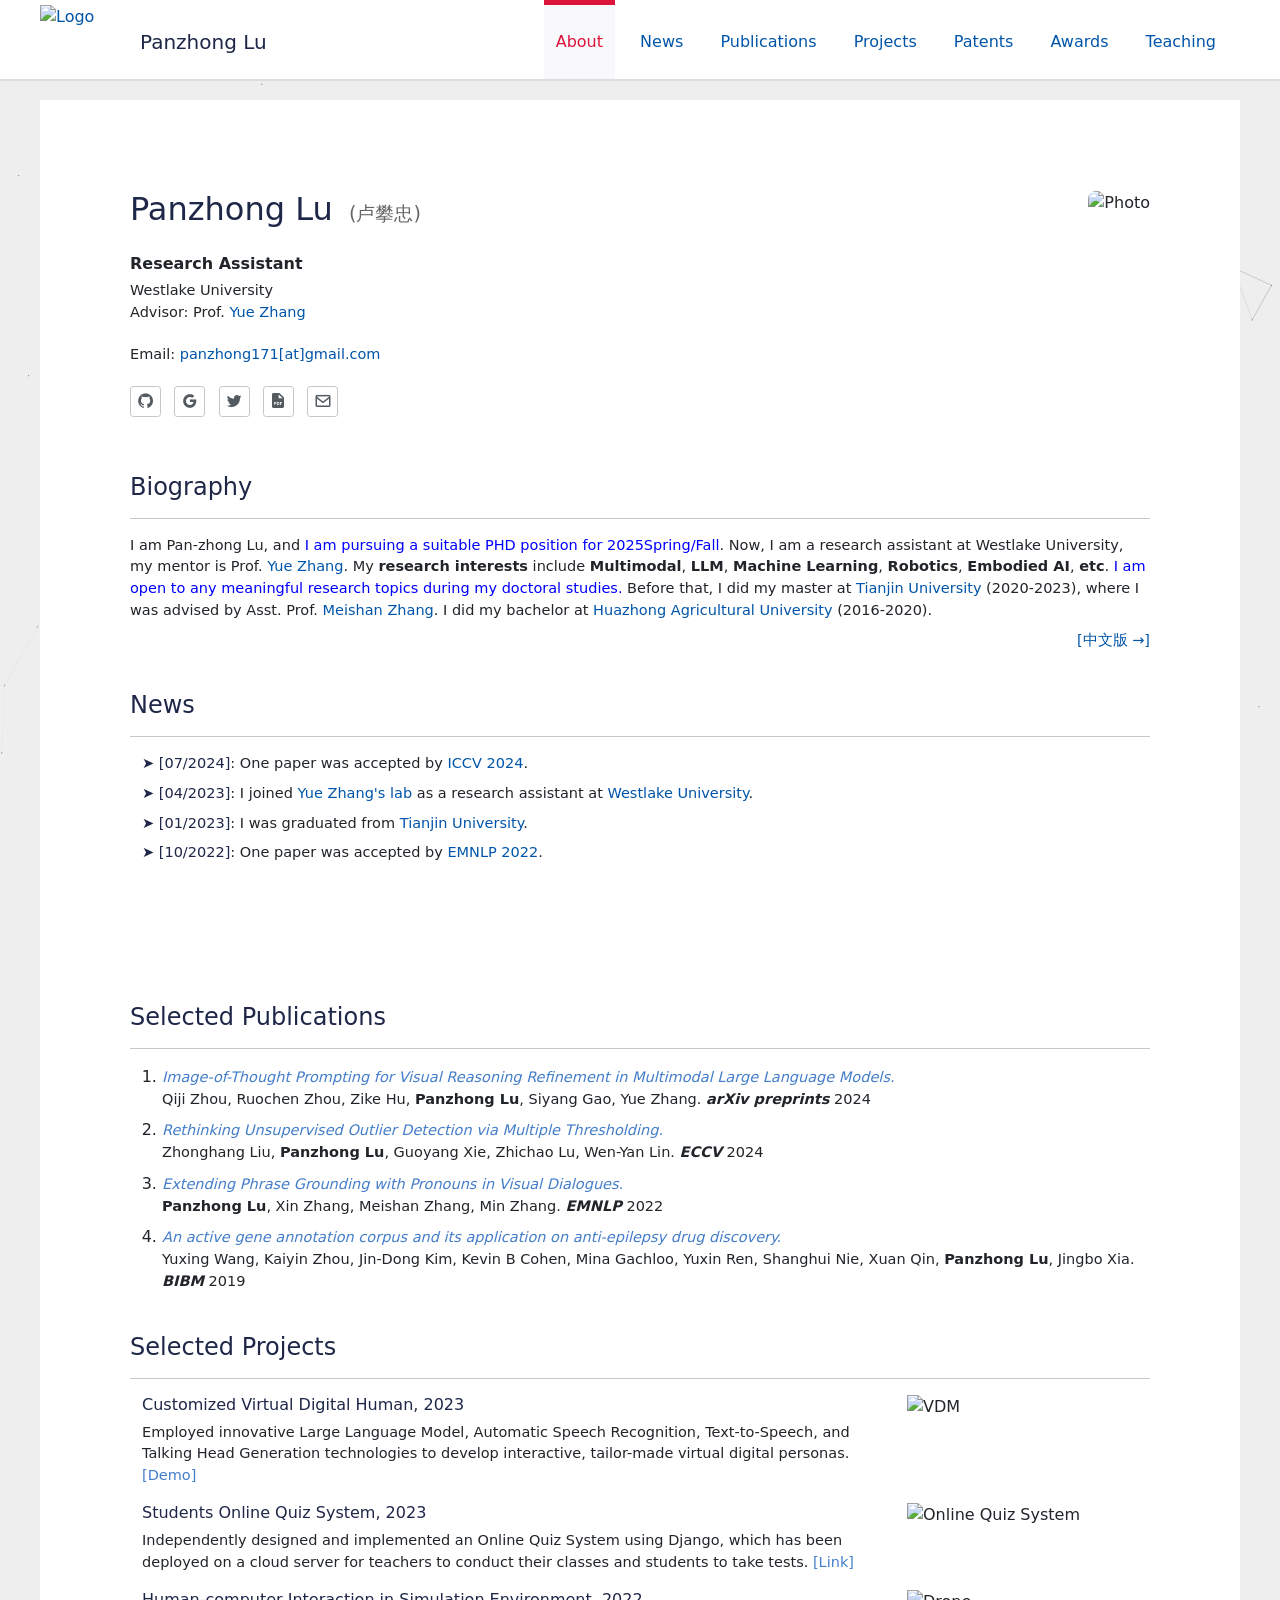
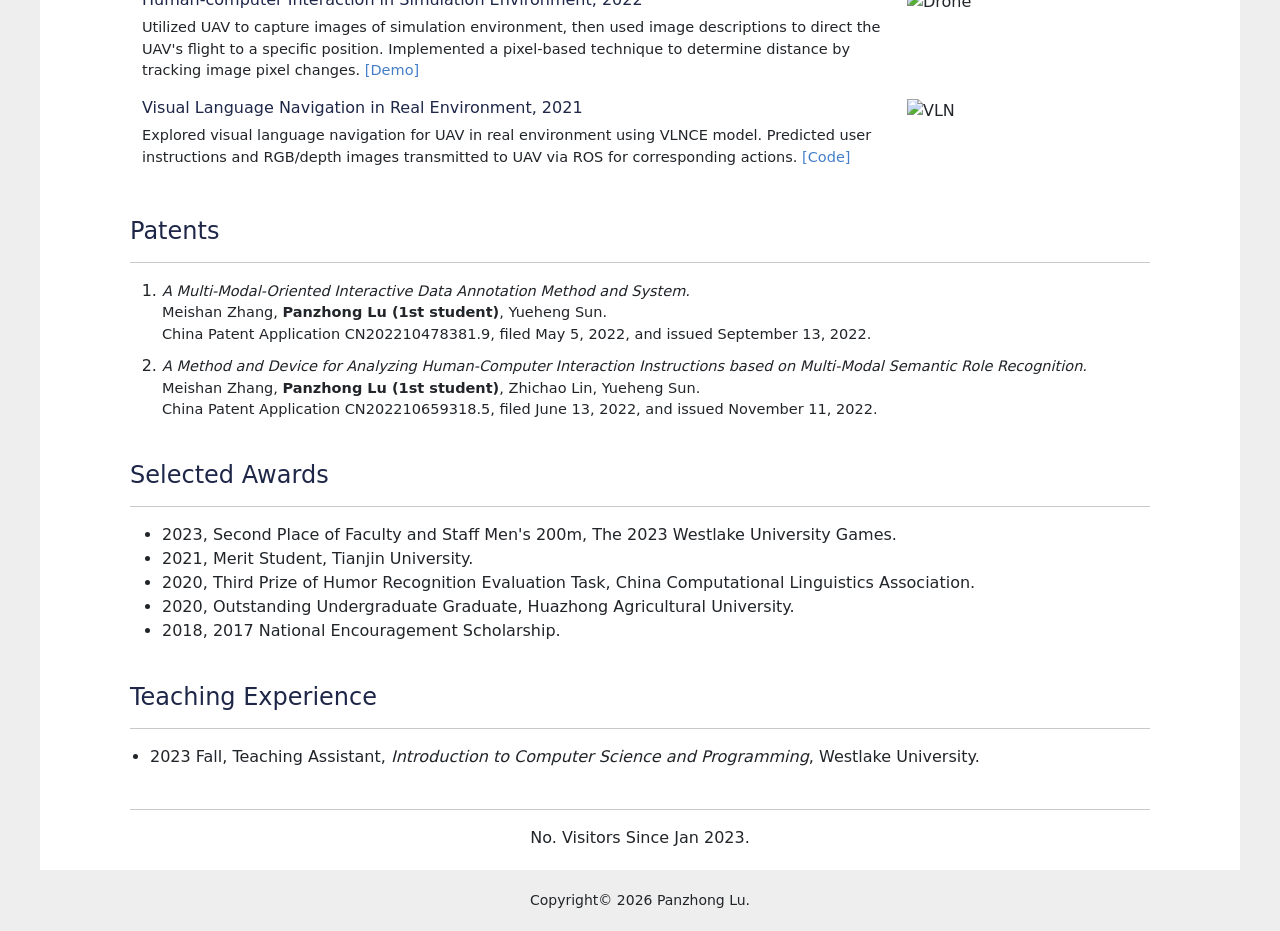
==== index.html @ 80876898 "change theme" ====
<!DOCTYPE html>
<html lang="en">
<head><meta http-equiv="Content-Type" content="text/html; charset=utf-8">
    <title>Pan-zhong Lu's Homepage</title>
    <meta http-equiv="X-UA-Compatible" content="IE=edge, chrome=1">
    <meta name="viewport" content="width=device-width, initial-scale=1.0">
    <meta name="description" content="Lu, Panzhong is pursuing his dream">
    <meta name="keywords" content="Panzhong Lu, 卢攀忠, lupanzhong, Panzhong, Lu, Deep Learning, Machine Learning, TJU, HZAU, Multimodal, Visual Language Model and Human-Computer Interaction">
    <meta name="author" content="Panzhong Lu" />
    <!-- Icon -->
    <link href="images/pi.png" rel="shortcut icon" type="image/x-icon">
    <!-- StyleSheets -->
    <link rel="stylesheet" href="assets/css/google-fonts.min.css">
    <link rel="stylesheet" href="assets/css/bootstrap.min.css">
    <link rel="stylesheet" href="assets/css/boxicons.min.css">
    <link rel="stylesheet" href="assets/css/style.css%3Fver=20240601.css">
    <!-- Font Awesome Icons -->
    <link rel="stylesheet" href="https://cdnjs.cloudflare.com/ajax/libs/font-awesome/4.7.0/css/font-awesome.min.css">

    <!-- JavaScript -->
    <script type="text/javascript" src="assets/js/jquery-3.3.1.min.js"></script>
    <script type="text/javascript" src="assets/js/bootstrap.min.js"></script>
</head>
<body>
    <div id="header">
        <div class="container">
            <div class="row">
                <div id="logo" class="col-md-4 col-lg-4">
                    <a href="index.html"><img src="images/pi.png" alt="Logo"></a>
                    <h5>Panzhong Lu</h5>
                </div> <!-- #logo -->
                <div id="navigation" class="col-md-8 col-lg-8">
                    <ul class="list-inline">
                        <li class="list-inline-item">
                            <a href="index.html#biography">About</a>
                        </li>
                        <li class="list-inline-item">
                            <a href="index.html#news">News</a>
                        </li>
                        <li class="list-inline-item">
                            <a href="index.html#publications">Publications</a>
                        </li>
                        <li class="list-inline-item">
                            <a href="index.html#projects">Projects</a>
                        </li>
                        <li class="list-inline-item">
                            <a href="index.html#patents">Patents</a>
                        </li>
                        <li class="list-inline-item">
                            <a href="index.html#awards">Awards</a>
                        </li>
                        <li class="list-inline-item">
                            <a href="index.html#teaching">Teaching</a>
                        </li>
                    </ul>
                    <a href="javascript:void(0)" class="icon-link" data-bs-toggle="offcanvas" data-bs-target="#sidenav" aria-controls="sidenav">
                        <img src="assets/img/list.svg">
                    </a>
                </div> <!-- #navigation -->
                <div class="offcanvas offcanvas-end" tabindex="-1" id="sidenav" aria-labelledby="sidenav-label">
                    <div class="offcanvas-header">
                        <h5 id="sidenav-label">Menu</h5>
                        <button type="button" class="btn-close text-reset" data-bs-dismiss="offcanvas" aria-label="Close"></button>
                    </div> <!-- .offcanvas-header -->
                    <div class="offcanvas-body">
                        <ul>
                            <li><a href="index.html#biography">About</a></li>
                            <li><a href="index.html#news">News</a></li>
                            <li><a href="index.html#publications">Publications</a></li>
                            <li><a href="index.html#projects">Projects</a></li>
                            <li><a href="index.html#patents">Patents</a></li>
                            <li><a href="index.html#awards">Awards</a></li>
                            <li><a href="index.html#teaching">Teaching</a></li>
                            <li><a href="zh.html">中文</a></li>
                        </ul>
                    </div> <!-- .offcanvas-body -->
                </div> <!-- .offcanvas -->
            </div> <!-- .row -->
        </div> <!-- .container -->
    </div> <!-- #header -->
    <div id="content">
        <div class="container">
            <div id="head" class="row">
                <div class="col-md-7">
                    <div class="name-zh">
                        <h2>
                        <span>Panzhong Lu</span>
                        <small style="font-size: 0.6em; color: #666;">&nbsp;(卢攀忠)</small>
                        </h2>
                    </div>
                    <p class="title-position">
                        Research Assistant
                    </p>
                    <p>
                        Westlake University <br>
                        Advisor: Prof. <a href="https://frcchang.github.io/" target="_blank">Yue Zhang</a>
                    </p>
                    <p class="email">
                        Email: <a href="mailto:panzhong171@gmail.com">panzhong171[at]gmail.com</a></p>
                    <ul class="list-inline">
                        <li class="list-inline-item">
                            <a href="https://github.com/nlpz127" class="btn btn-icon btn-outline-secondary btn-sm" target="_blank">
                                <i class="bx bxl-github"></i>
                            </a>
                        </li>
                        <li class="list-inline-item">
                            <a href="https://scholar.google.com/citations?user=5u4mhmoAAAAJ" class="btn btn-icon btn-outline-secondary btn-sm" target="_blank">
                                <i class="bx bxl-google"></i>
                            </a>
                        </li>
                        <li class="list-inline-item">
                            <a href="https://twitter.com/nlpz_127" class="btn btn-icon btn-outline-secondary btn-sm" target="_blank">
                                <i class="bx bxl-twitter"></i>
                            </a>
                        </li>
                        <li class="list-inline-item">
                            <a href="meta/Panzhong Lu CV.pdf" class="btn btn-icon btn-outline-secondary btn-sm" target="_blank">
                                <i class="bx bxs-file-pdf"></i>
                            </a>
                        </li>
                        <li class="list-inline-item">
                            <a href="mailto:panzhong171@gmail.com" class="btn btn-icon btn-outline-secondary btn-sm" target="_blank">
                                <i class="bx bx-envelope"></i>
                            </a>
                        </li>
                    </ul>
                </div> <!-- .col-md-7 -->
                <div class="col-md-5">
                    <img src="images/self-portrait.png" alt="Photo">
                </div> <!-- .col-md-5 -->
            </div> <!-- .row -->
            <div id="biography" class="section">
                <h4>Biography</h4>
                <hr>
                <p>I am Pan-zhong Lu, and <font color="#0000FF">I am pursuing a suitable PHD position for 2025Spring/Fall</font>.
                    Now, I am a research assistant at Westlake University, my mentor is Prof. <a href="https://frcchang.github.io/" target="_blank">Yue Zhang</a>.
                    My <b>research interests</b> include <b>Multimodal</b>, <b>LLM</b>, <b>Machine Learning</b>, <b>Robotics</b>, <b>Embodied AI</b>, <b>etc</b>.
                    <font color="#0000FF">I am open to any meaningful research topics during my doctoral studies.</font>
                    Before that, I did my master at <a href="http://www.tju.edu.cn/english/index.htm" target="_blank">Tianjin University</a> (2020-2023),
                    where I was advised by Asst. Prof. <a href="https://scholar.google.com/citations?user=k-chMpIAAAAJ&hl=en" target="_blank">Meishan Zhang</a>.
                    I did my bachelor at <a href="http://www.hzau.edu.cn/en/HOME.htm" target="_blank">Huazhong Agricultural University</a> (2016-2020).</p>
                <p align="right"><a href="zh.html">[中文版 &rarr;]</a></p>
            </div> <!-- .section -->
            <div id="news" class="section">
                <h4>News</h4>
                <hr>
                <div class="row">
                    <div class="col-md-12">
                        <p><span class="date">&#10148; [07/2024]</span>: One paper was accepted by <a href="https://waset.org/computer-vision-conference-in-september-2024-in-vancouver" target="_blank">ICCV 2024</a>.</p>
                        <p><span class="date">&#10148; [04/2023]</span>: I joined <a href="https://westlakenlp.netlify.app/" target="_blank">Yue Zhang's lab</a> as a research assistant at <a href="https://en.westlake.edu.cn/" target="_blank">Westlake University</a>.</p>
                        <p><span class="date">&#10148; [01/2023]</span>: I was graduated from <a href="http://www.tju.edu.cn/english/index.htm" target="_blank">Tianjin University</a>.</p>
                        <p><span class="date">&#10148; [10/2022]</span>: One paper was accepted by <a href="https://2022.emnlp.org/" target="_blank">EMNLP 2022</a>.</p>
                    </div> <!-- .col-md-12 -->
                </div> <!-- .row -->
            </div> <!-- .section -->
            <div id="publications" class="section">
                <h4>Selected Publications</h4>
                <hr>
                <ol class="pub-list-ol">
                    <li>
                        <p>
                            <a style="color: #447ec9" href="https://arxiv.org/abs/2405.13872" target="_blank">
                                <em>Image-of-Thought Prompting for Visual Reasoning Refinement in Multimodal Large Language Models.</em>
                            </a>
                            <br>
                            Qiji Zhou, Ruochen Zhou, Zike Hu, <strong>Panzhong Lu</strong>, Siyang Gao, Yue Zhang. <b><em>arXiv preprints</em></b> 2024
                        </p>
                    </li>
                    <li>
                        <p>
                            <a style="color: #447ec9" href="https://arxiv.org/abs/2407.05382v1" target="_blank">
                                <em>Rethinking Unsupervised Outlier Detection via Multiple Thresholding.</em>
                            </a>
                            <br>
                            Zhonghang Liu, <strong>Panzhong Lu</strong>, Guoyang Xie, Zhichao Lu, Wen-Yan Lin. <b><em>ECCV</em></b> 2024
                        </p>
                    </li>
                    <li>
                        <p>
                            <a style="color: #447ec9" href="https://aclanthology.org/2022.emnlp-main.518.pdf" target="_blank">
                                <em>Extending Phrase Grounding with Pronouns in Visual Dialogues.</em>
                            </a>
                            <br>
                            <strong>Panzhong Lu</strong>, Xin Zhang, Meishan Zhang, Min Zhang. <b><em>EMNLP</em></b> 2022
                        </p>
                    </li>
                    <li>
                        <p>
                            <a style="color: #447ec9" href="https://ieeexplore.ieee.org/document/8983031" target="_blank">
                                <em>An active gene annotation corpus and its application on anti-epilepsy drug discovery.</em>
                            </a>
                            <br>
                            Yuxing Wang, Kaiyin Zhou, Jin-Dong Kim, Kevin B Cohen, Mina Gachloo, Yuxin Ren, Shanghui Nie, Xuan Qin, <strong>Panzhong Lu</strong>, Jingbo Xia. <b><em>BIBM</em></b> 2019
                        </p>
                    </li>
                </ol>
            </div> <!-- .section -->
            <div id="projects" class="section">
                <h4>Selected Projects</h4>
                <hr>
                <div class="row">
                    <div class="col-md-9">
                        <h6>Customized Virtual Digital Human, 2023</h6>
                        <p>
                            Employed innovative Large Language Model, Automatic Speech Recognition, Text-to-Speech, and Talking Head Generation technologies to develop interactive, tailor-made virtual digital personas.
                            <a style="color: #447ec9" href="meta/vdm.mp4" target="_blank">[Demo]</a>
                        </p>
                    </div>
                    <div class="col-md-3">
                        <img src="images/VDM-crop-1.png" alt="VDM" style="width:100%">
                    </div>
                </div>
                <div class="row">
                    <div class="col-md-9">
                        <h6>Students Online Quiz System, 2023</h6>
                        <p>
                            Independently designed and implemented an Online Quiz System using Django, which has been deployed on a cloud server for teachers to conduct their classes and students to take tests.
                            <a style="color: #447ec9" href="https://www.westlakenlp.cn" target="_blank">[Link]</a>
                        </p>
                    </div>
                    <div class="col-md-3">
                        <img src="images/lesson.png" alt="Online Quiz System" style="width:100%">
                    </div>
                </div>
                <div class="row">
                    <div class="col-md-9">
                        <h6>Human-computer Interaction in Simulation Environment, 2022</h6>
                        <p>
                            Utilized UAV to capture images of simulation environment, then used image descriptions to direct the UAV's flight to a specific position. Implemented a pixel-based technique to determine distance by tracking image pixel changes.
                            <a style="color: #447ec9" href="meta/drone.mp4" target="_blank">[Demo]</a>
                        </p>
                    </div>
                    <div class="col-md-3">
                        <img src="images/drone.png" alt="Drone" style="width:100%">
                    </div>
                </div>
                <div class="row">
                    <div class="col-md-9">
                        <h6>Visual Language Navigation in Real Environment, 2021</h6>
                        <p>
                            Explored visual language navigation for UAV in real environment using VLNCE model. Predicted user instructions and RGB/depth images transmitted to UAV via ROS for corresponding actions.
                            <a style="color: #447ec9" href="https://github.com/nlpz127/p450" target="_blank">[Code]</a>
                        </p>
                    </div>
                    <div class="col-md-3">
                        <img src="images/VLN-crop-1.png" alt="VLN" style="width:100%">
                    </div>
                </div>
            </div> <!-- .section -->
            <div id="patents" class="section">
                <h4>Patents</h4>
                <hr>
                <ol class="pub-list-ol">
                    <li>
                        <p>
                            <em>A Multi-Modal-Oriented Interactive Data Annotation Method and System.</em>
                            <br>
                            Meishan Zhang, <strong>Panzhong Lu (1st student)</strong>, Yueheng Sun.
                            <br>
                            China Patent Application CN202210478381.9, filed May 5, 2022, and issued September 13, 2022.
                        </p>
                    </li>
                    <li>
                        <p>
                            <em>A Method and Device for Analyzing Human-Computer Interaction Instructions based on Multi-Modal Semantic Role Recognition.</em>
                            <br>
                            Meishan Zhang, <strong>Panzhong Lu (1st student)</strong>, Zhichao Lin, Yueheng Sun.
                            <br>
                            China Patent Application CN202210659318.5, filed June 13, 2022, and issued November 11, 2022.
                        </p>
                    </li>
                </ol>
            </div> <!-- .section -->
            <div id="awards" class="section">
                <h4>Selected Awards</h4>
                <hr>
                <ul style="list-style-type:disc;">
                    <li>2023, Second Place of Faculty and Staff Men's 200m, The 2023 Westlake University Games.</li>
                    <li>2021, Merit Student, Tianjin University.</li>
                    <li>2020, Third Prize of Humor Recognition Evaluation Task, China Computational Linguistics Association.</li>
                    <li>2020, Outstanding Undergraduate Graduate, Huazhong Agricultural University.</li>
                    <li>2018, 2017 National Encouragement Scholarship.</li>
                </ul>
            </div> <!-- .section -->
            <div id="teaching" class="section">
                <h4>Teaching Experience</h4>
                <hr>
                <ul style="list-style-type:disc;">
                    <li>2023 Fall, Teaching Assistant, <em>Introduction to Computer Science and Programming</em>, Westlake University.</li>
                </ul>
            </div> <!-- .section -->
            <hr> <!-- line -->
            <div class="text-center">
                <!-- Statcounter -->
                No.
                <script type="text/javascript">
                    var sc_project = 12347113;
                    var sc_invisible = 0;
                    var sc_security = "21aca5d1";
                    var sc_https = 1;
                    var scJsHost = "https://";
                    document.write("<sc" + "ript type='text/javascript' src='" + scJsHost + "statcounter.com/counter/counter.js'></" + "script>");
                </script>
                Visitors Since Jan 2023.
                <noscript>
                    <div class="statcounter"><a title="Web Analytics Made Easy - StatCounter" href="https://statcounter.com/" target="_blank"><img class="statcounter" src="https://c.statcounter.com/12347113/0/21aca5d1/0/" alt="Web Analytics Made Easy - StatCounter"></a></div>
                </noscript>
            </div>
        </div> <!-- .container -->
    </div> <!-- #content -->
    <div id="copyright">
        <p>Copyright&copy; <span></span> Panzhong Lu.</p>
    </div> <!-- #copyright -->
    <!-- Back to top button -->
    <a href="index.html#top" class="btn-scroll-top" data-scroll>
        <span class="btn-scroll-top-tooltip text-muted fs-sm">Top</span>
        <i class="btn-scroll-top-icon bx bx-chevron-up"></i>
    </a>
    <!-- Theme Scripts -->
    <script type="text/javascript">
        $("span", "#copyright").html((new Date()).getFullYear())
    </script>
    <!-- canvas-nest -->
    <script type="text/javascript" src="assets/js/canvas-nest-1.0.1.min.js"></script>
    <!-- scrollTopButton -->
    <script type="text/javascript">
        function getCurrentSection(currentOffset) {
            let headerHeight = $("#header").outerHeight(),
                navigationOffsets = [],
                passedNavIndex = -1

            $(".list-inline-item > a", "#navigation").each(function() {
                let aid = $(this).attr("href")
                if (!aid.endsWith(".html")) {
                    let hashIdx = aid.indexOf("#")
                    if (hashIdx >= 0) {
                        let section = $(aid.substring(hashIdx))
                        if (section.length) {
                            navigationOffsets.push({
                                "nav": $(this).parent(),
                                "offset": section.offset().top - headerHeight
                            })
                        }
                    }
                }
            })
            for (let i = 0; i < navigationOffsets.length; ++ i) {
                if (currentOffset > navigationOffsets[i]["offset"]) {
                    passedNavIndex = i
                }
            }
            return navigationOffsets[passedNavIndex < 0 ? 0 : passedNavIndex]
        }
    </script>
    <script type="text/javascript">
        let element = document.querySelector(".btn-scroll-top"),
            scrollOffset = 600,
            offsetFromTop = parseInt(scrollOffset, 10)

        window.addEventListener("scroll", function(e) {
            let currentActiveNav = $(".list-inline-item.active", "#navigation"),
                currentOffset = e.currentTarget.pageYOffset,
                currentSection = getCurrentSection(currentOffset)

            if (currentOffset > offsetFromTop) {
                element.classList.add('show')
            } else {
                element.classList.remove('show')
            }
            if (currentSection) {
                currentActiveNav.removeClass("active")
                currentSection["nav"].addClass("active")
            }
        })
    </script>
    <script type="text/javascript">
        $(".btn-scroll-top").click(function() {
            $('html, body').animate({scrollTop: 0}, 200)
        })
    </script>
    <script type="text/javascript">
        $("a", "#navigation").click(function(e) {
            let aid = $(this).attr("href"),
                headerHeight = $("#header").outerHeight()

            if (aid && aid.indexOf("#") >= 0 && !aid.endsWith(".html") && aid.indexOf("index.html#") >= 0) {
                let hash = aid.substring(aid.indexOf("#"))
                if ($(hash).length) {
                    e.preventDefault()
                    $('html, body').animate({scrollTop: $(hash).offset().top - headerHeight}, 200)
                }
            }
        })
    </script>
</body>
</html>
---- assets/css/google-fonts.min.css ----
/* latin-ext */
@font-face {
  font-family: 'Lato';
  font-style: italic;
  font-weight: 400;
  src: local('Lato Italic'), local('Lato-Italic'), url(../fonts/Lato/Lato-ext-Italic.woff2) format('woff2');
  unicode-range: U+0100-024F, U+0259, U+1E00-1EFF, U+2020, U+20A0-20AB, U+20AD-20CF, U+2113, U+2C60-2C7F, U+A720-A7FF;
}
/* latin */
@font-face {
  font-family: 'Lato';
  font-style: italic;
  font-weight: 400;
  src: local('Lato Italic'), local('Lato-Italic'), url(../fonts/Lato/Lato-Italic.woff2) format('woff2');
  unicode-range: U+0000-00FF, U+0131, U+0152-0153, U+02BB-02BC, U+02C6, U+02DA, U+02DC, U+2000-206F, U+2074, U+20AC, U+2122, U+2191, U+2193, U+2212, U+2215, U+FEFF, U+FFFD;
}
/* latin-ext */
@font-face {
  font-family: 'Lato';
  font-style: italic;
  font-weight: 700;
  src: local('Lato Bold Italic'), local('Lato-BoldItalic'), url(../fonts/Lato/Lato-ext-Bold-Italic.woff2) format('woff2');
  unicode-range: U+0100-024F, U+0259, U+1E00-1EFF, U+2020, U+20A0-20AB, U+20AD-20CF, U+2113, U+2C60-2C7F, U+A720-A7FF;
}
/* latin */
@font-face {
  font-family: 'Lato';
  font-style: italic;
  font-weight: 700;
  src: local('Lato Bold Italic'), local('Lato-BoldItalic'), url(../fonts/Lato/Lato-Bold-Italic.woff2) format('woff2');
  unicode-range: U+0000-00FF, U+0131, U+0152-0153, U+02BB-02BC, U+02C6, U+02DA, U+02DC, U+2000-206F, U+2074, U+20AC, U+2122, U+2191, U+2193, U+2212, U+2215, U+FEFF, U+FFFD;
}
/* latin-ext */
@font-face {
  font-family: 'Lato';
  font-style: normal;
  font-weight: 400;
  src: local('Lato Regular'), local('Lato-Regular'), url(../fonts/Lato/Lato-ext-Regular.woff2) format('woff2');
  unicode-range: U+0100-024F, U+0259, U+1E00-1EFF, U+2020, U+20A0-20AB, U+20AD-20CF, U+2113, U+2C60-2C7F, U+A720-A7FF;
}
/* latin */
@font-face {
  font-family: 'Lato';
  font-style: normal;
  font-weight: 400;
  src: local('Lato Regular'), local('Lato-Regular'), url(../fonts/Lato/Lato-Regular.woff2) format('woff2');
  unicode-range: U+0000-00FF, U+0131, U+0152-0153, U+02BB-02BC, U+02C6, U+02DA, U+02DC, U+2000-206F, U+2074, U+20AC, U+2122, U+2191, U+2193, U+2212, U+2215, U+FEFF, U+FFFD;
}
/* latin-ext */
@font-face {
  font-family: 'Lato';
  font-style: normal;
  font-weight: 700;
  src: local('Lato Bold'), local('Lato-Bold'), url(../fonts/Lato/Lato-ext-Bold.woff2) format('woff2');
  unicode-range: U+0100-024F, U+0259, U+1E00-1EFF, U+2020, U+20A0-20AB, U+20AD-20CF, U+2113, U+2C60-2C7F, U+A720-A7FF;
}
/* latin */
@font-face {
  font-family: 'Lato';
  font-style: normal;
  font-weight: 700;
  src: local('Lato Bold'), local('Lato-Bold'), url(../fonts/Lato/Lato-Bold.woff2) format('woff2');
  unicode-range: U+0000-00FF, U+0131, U+0152-0153, U+02BB-02BC, U+02C6, U+02DA, U+02DC, U+2000-206F, U+2074, U+20AC, U+2122, U+2191, U+2193, U+2212, U+2215, U+FEFF, U+FFFD;
}
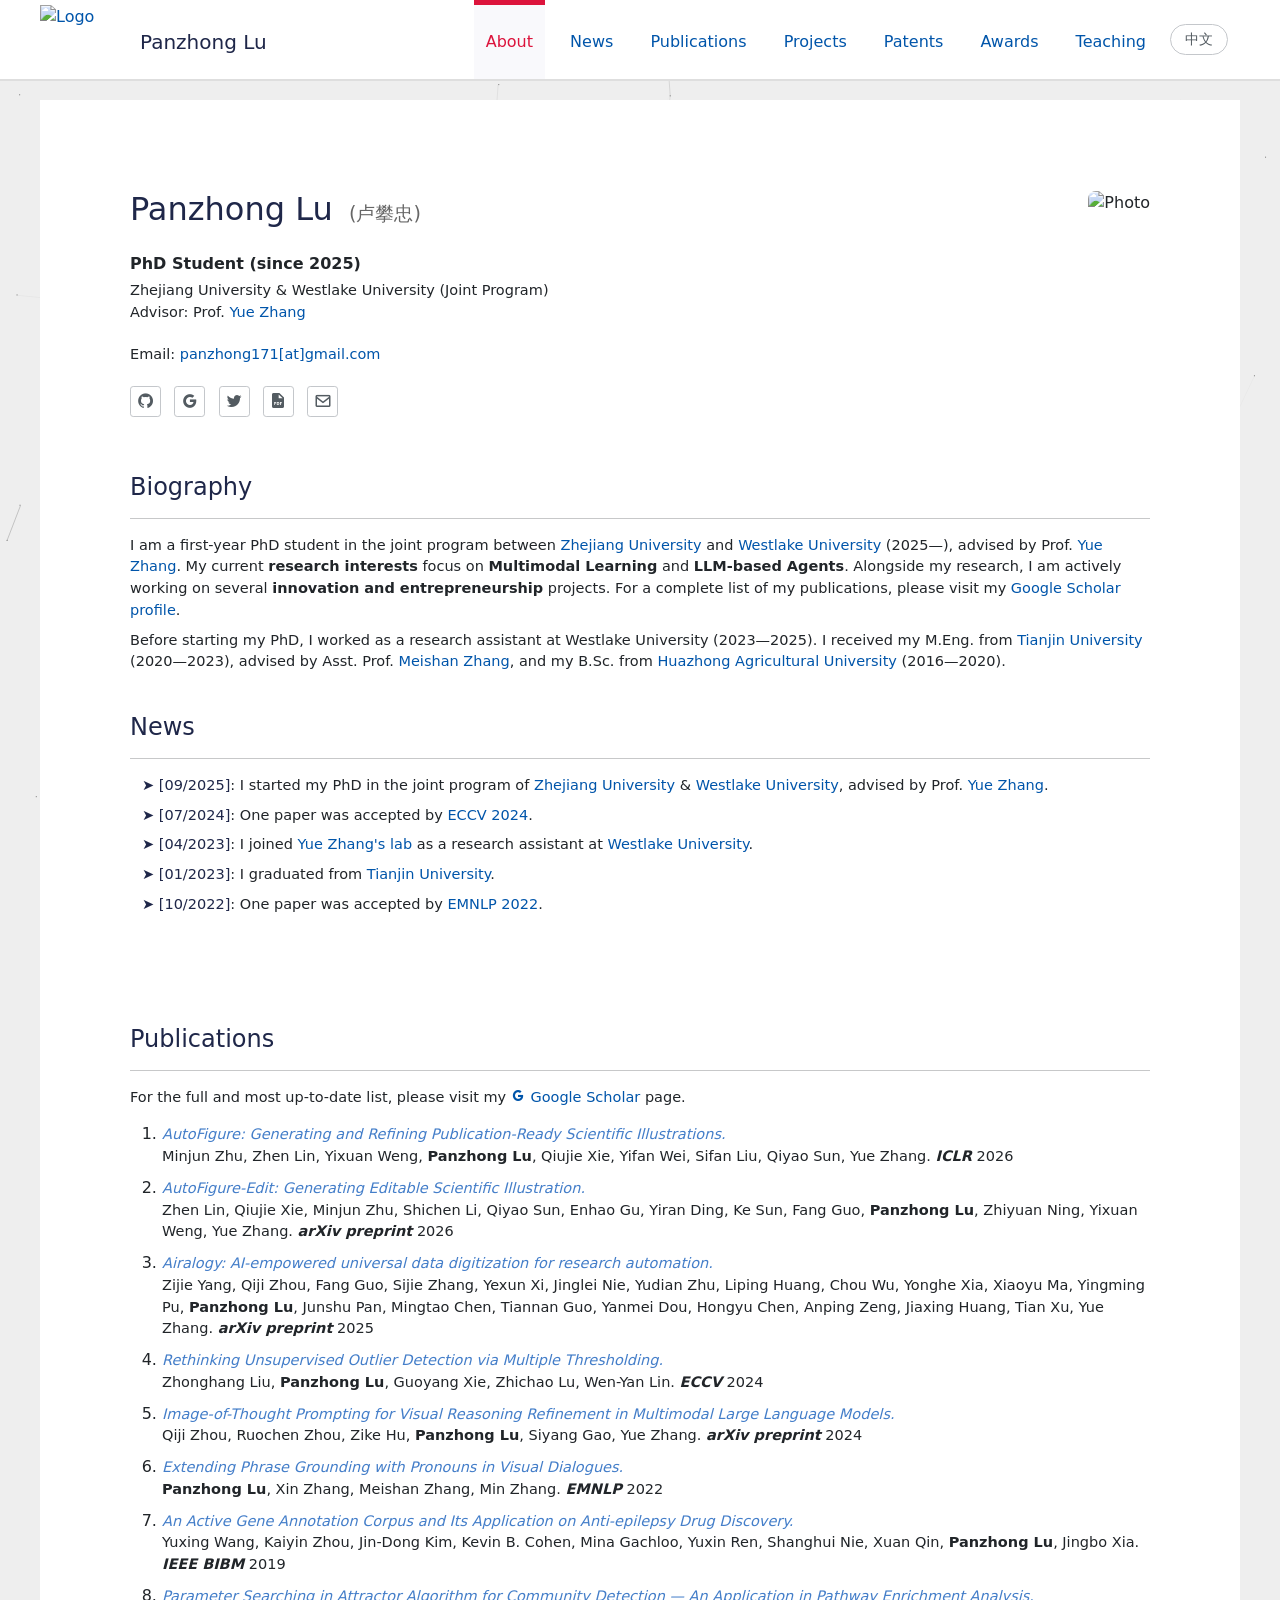
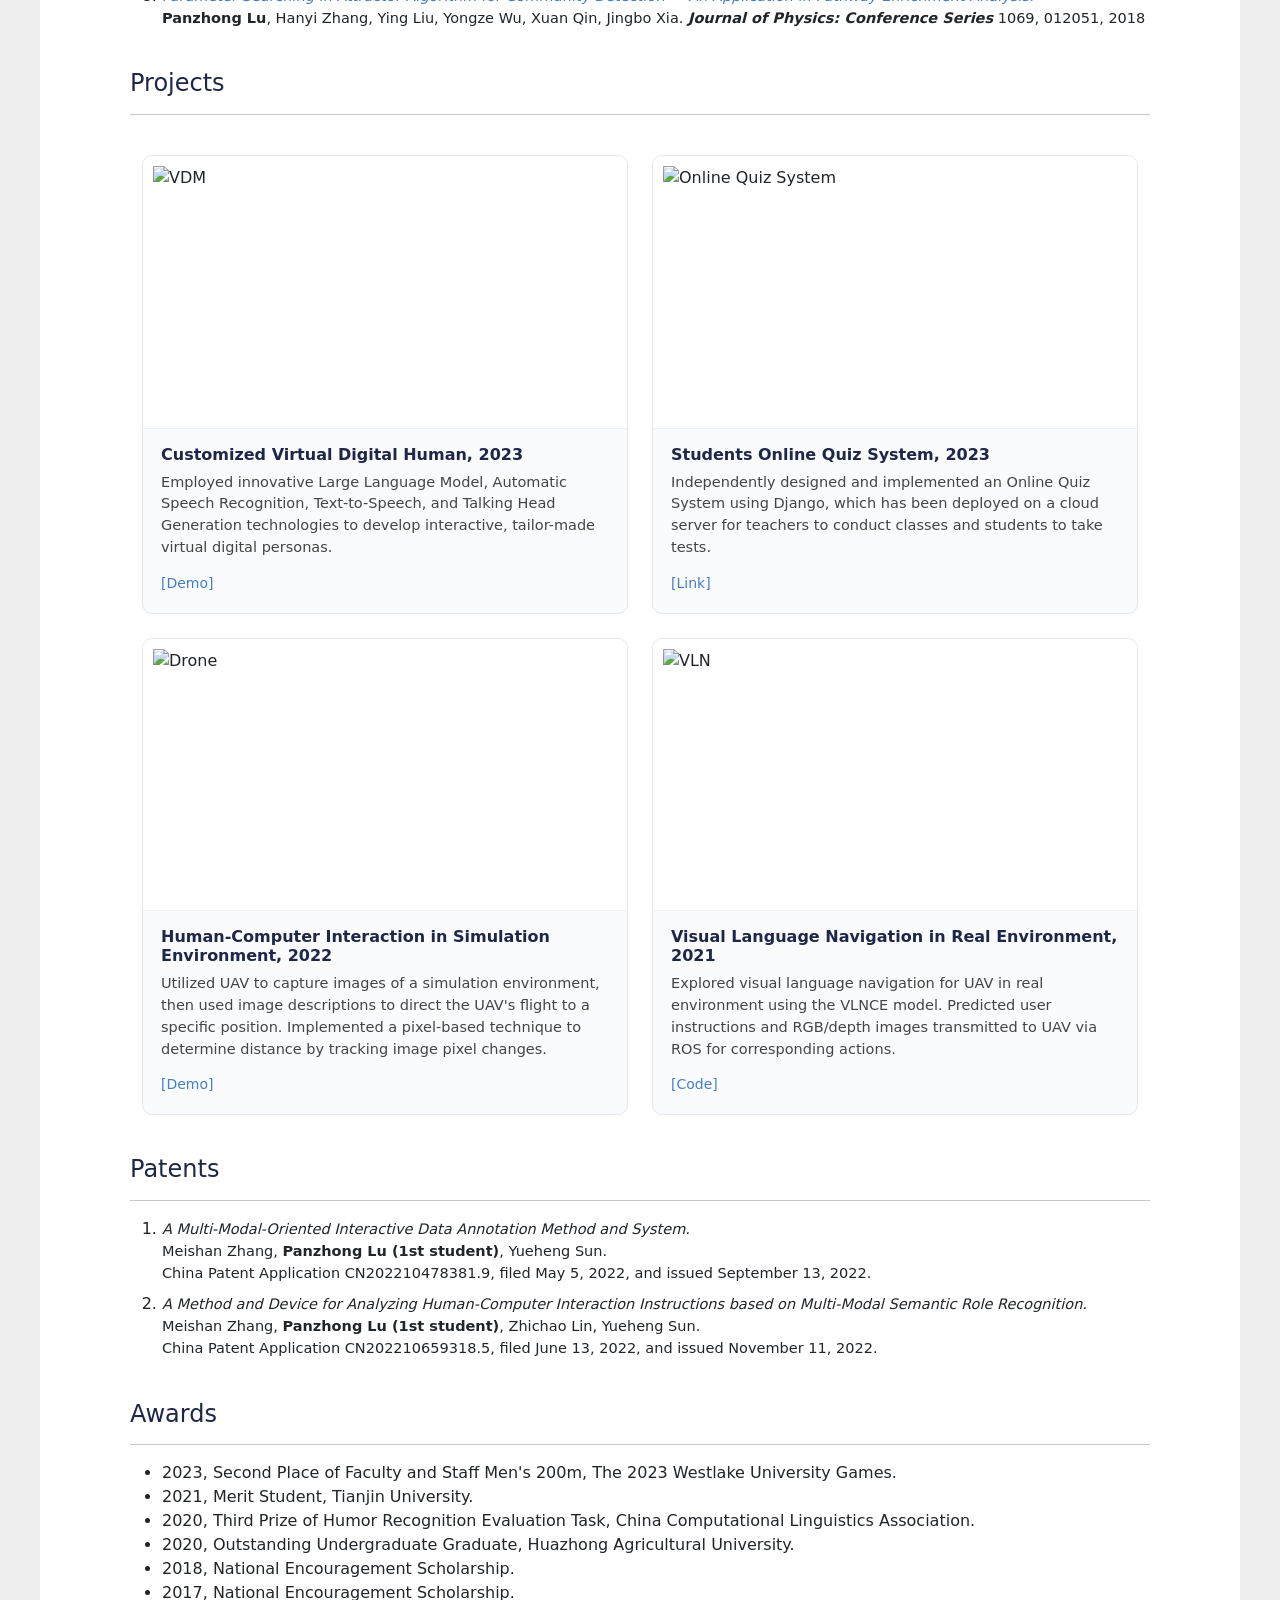
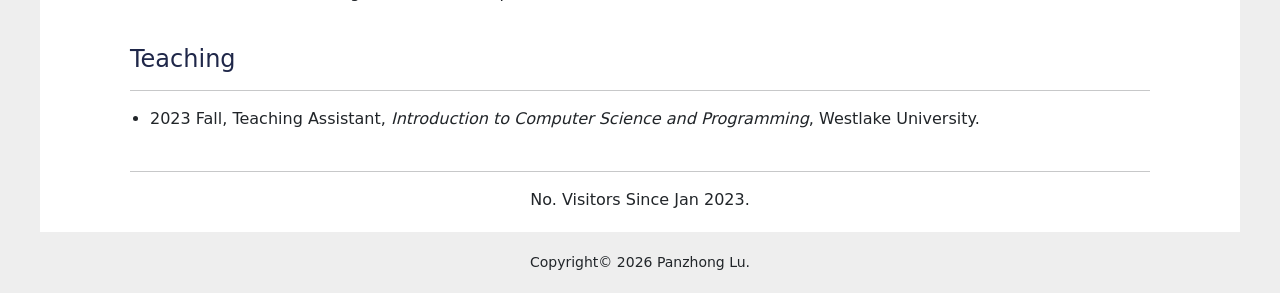
==== commit d1fbf54b: "update info" ====
--- a/index.html
+++ b/index.html
@@ -5,7 +5,7 @@
     <meta http-equiv="X-UA-Compatible" content="IE=edge, chrome=1">
     <meta name="viewport" content="width=device-width, initial-scale=1.0">
     <meta name="description" content="Lu, Panzhong is pursuing his dream">
-    <meta name="keywords" content="Panzhong Lu, 卢攀忠, lupanzhong, Panzhong, Lu, Deep Learning, Machine Learning, TJU, HZAU, Multimodal, Visual Language Model and Human-Computer Interaction">
+    <meta name="keywords" content="Panzhong Lu, 卢攀忠, lupanzhong, Panzhong, Lu, Deep Learning, Machine Learning, ZJU, Westlake, TJU, HZAU, Multimodal, Agent, Visual Language Model and Human-Computer Interaction">
     <meta name="author" content="Panzhong Lu" />
     <!-- Icon -->
     <link href="images/pi.png" rel="shortcut icon" type="image/x-icon">
@@ -16,6 +16,102 @@
     <link rel="stylesheet" href="assets/css/style.css%3Fver=20240601.css">
     <!-- Font Awesome Icons -->
     <link rel="stylesheet" href="https://cdnjs.cloudflare.com/ajax/libs/font-awesome/4.7.0/css/font-awesome.min.css">
+    <!-- Local overrides: language toggle + responsive project cards -->
+    <style>
+        /* Language toggle pinned in top-right */
+        .lang-switch {
+            display: inline-block;
+            margin-left: 12px;
+            padding: 6px 14px;
+            border: 1px solid #c4c7cb;
+            border-radius: 999px;
+            color: #535b61;
+            font-size: 14px;
+            line-height: 1.2;
+            text-decoration: none;
+            transition: all .2s ease;
+            vertical-align: middle;
+        }
+        .lang-switch:hover {
+            background-color: #dc143c;
+            border-color: #dc143c;
+            color: #fff;
+            text-decoration: none;
+        }
+        div#navigation .nav-row {
+            display: flex;
+            align-items: center;
+            justify-content: flex-end;
+            flex-wrap: wrap;
+        }
+        div#navigation .nav-row ul.list-inline {
+            margin-bottom: 0;
+        }
+        /* Project cards: 2-up on md+, 1-up on mobile */
+        .project-grid {
+            --bs-gutter-x: 1.5rem;
+            --bs-gutter-y: 1.5rem;
+        }
+        .project-card {
+            display: flex;
+            flex-direction: column;
+            height: 100%;
+            background: #fafbfd;
+            border: 1px solid #e5e7eb;
+            border-radius: 10px;
+            overflow: hidden;
+            transition: transform .2s ease, box-shadow .2s ease;
+        }
+        .project-card:hover {
+            transform: translateY(-3px);
+            box-shadow: 0 8px 20px rgba(0,0,0,.08);
+        }
+        .project-card .project-thumb {
+            width: 100%;
+            aspect-ratio: 16 / 9;
+            object-fit: contain;
+            background: #fff;
+            padding: 10px;
+            display: block;
+            border-bottom: 1px solid #eef1f5;
+        }
+        .project-card .project-body {
+            padding: 16px 18px 18px;
+            display: flex;
+            flex-direction: column;
+            flex: 1;
+        }
+        .project-card h6 {
+            margin-bottom: 8px;
+            font-weight: 600;
+        }
+        .project-card p {
+            font-size: 14.5px;
+            color: #444;
+            margin-bottom: 12px;
+            flex: 1;
+        }
+        .project-card .project-links a {
+            color: #447ec9;
+            font-size: 14px;
+            margin-right: 10px;
+            text-decoration: none;
+        }
+        .project-card .project-links a:hover {
+            text-decoration: underline;
+        }
+        @media (max-width: 767px) {
+            .lang-switch {
+                position: absolute;
+                top: 14px;
+                right: 56px;
+                margin-left: 0;
+                padding: 4px 10px;
+                font-size: 13px;
+                z-index: 5;
+            }
+        }
+    </style>
 
     <!-- JavaScript -->
     <script type="text/javascript" src="assets/js/jquery-3.3.1.min.js"></script>
@@ -30,29 +126,32 @@
                     <h5>Panzhong Lu</h5>
                 </div> <!-- #logo -->
                 <div id="navigation" class="col-md-8 col-lg-8">
-                    <ul class="list-inline">
-                        <li class="list-inline-item">
-                            <a href="index.html#biography">About</a>
-                        </li>
-                        <li class="list-inline-item">
-                            <a href="index.html#news">News</a>
-                        </li>
-                        <li class="list-inline-item">
-                            <a href="index.html#publications">Publications</a>
-                        </li>
-                        <li class="list-inline-item">
-                            <a href="index.html#projects">Projects</a>
-                        </li>
-                        <li class="list-inline-item">
-                            <a href="index.html#patents">Patents</a>
-                        </li>
-                        <li class="list-inline-item">
-                            <a href="index.html#awards">Awards</a>
-                        </li>
-                        <li class="list-inline-item">
-                            <a href="index.html#teaching">Teaching</a>
-                        </li>
-                    </ul>
+                    <div class="nav-row">
+                        <ul class="list-inline">
+                            <li class="list-inline-item">
+                                <a href="index.html#biography">About</a>
+                            </li>
+                            <li class="list-inline-item">
+                                <a href="index.html#news">News</a>
+                            </li>
+                            <li class="list-inline-item">
+                                <a href="index.html#publications">Publications</a>
+                            </li>
+                            <li class="list-inline-item">
+                                <a href="index.html#projects">Projects</a>
+                            </li>
+                            <li class="list-inline-item">
+                                <a href="index.html#patents">Patents</a>
+                            </li>
+                            <li class="list-inline-item">
+                                <a href="index.html#awards">Awards</a>
+                            </li>
+                            <li class="list-inline-item">
+                                <a href="index.html#teaching">Teaching</a>
+                            </li>
+                        </ul>
+                        <a href="zh.html" class="lang-switch" title="切换到中文">中文</a>
+                    </div>
                     <a href="javascript:void(0)" class="icon-link" data-bs-toggle="offcanvas" data-bs-target="#sidenav" aria-controls="sidenav">
                         <img src="assets/img/list.svg">
                     </a>
@@ -89,10 +188,10 @@
                         </h2>
                     </div>
                     <p class="title-position">
-                        Research Assistant
+                        PhD Student (since 2025)
                     </p>
                     <p>
-                        Westlake University <br>
+                        Zhejiang University &amp; Westlake University (Joint Program) <br>
                         Advisor: Prof. <a href="https://frcchang.github.io/" target="_blank">Yue Zhang</a>
                     </p>
                     <p class="email">
@@ -104,7 +203,7 @@
                             </a>
                         </li>
                         <li class="list-inline-item">
-                            <a href="https://scholar.google.com/citations?user=5u4mhmoAAAAJ" class="btn btn-icon btn-outline-secondary btn-sm" target="_blank">
+                            <a href="https://scholar.google.com/citations?user=5u4mhmoAAAAJ&hl=en" class="btn btn-icon btn-outline-secondary btn-sm" target="_blank">
                                 <i class="bx bxl-google"></i>
                             </a>
                         </li>
@@ -132,52 +231,82 @@
             <div id="biography" class="section">
                 <h4>Biography</h4>
                 <hr>
-                <p>I am Pan-zhong Lu, and <font color="#0000FF">I am pursuing a suitable PHD position for 2025Spring/Fall</font>.
-                    Now, I am a research assistant at Westlake University, my mentor is Prof. <a href="https://frcchang.github.io/" target="_blank">Yue Zhang</a>.
-                    My <b>research interests</b> include <b>Multimodal</b>, <b>LLM</b>, <b>Machine Learning</b>, <b>Robotics</b>, <b>Embodied AI</b>, <b>etc</b>.
-                    <font color="#0000FF">I am open to any meaningful research topics during my doctoral studies.</font>
-                    Before that, I did my master at <a href="http://www.tju.edu.cn/english/index.htm" target="_blank">Tianjin University</a> (2020-2023),
-                    where I was advised by Asst. Prof. <a href="https://scholar.google.com/citations?user=k-chMpIAAAAJ&hl=en" target="_blank">Meishan Zhang</a>.
-                    I did my bachelor at <a href="http://www.hzau.edu.cn/en/HOME.htm" target="_blank">Huazhong Agricultural University</a> (2016-2020).</p>
-                <p align="right"><a href="zh.html">[中文版 &rarr;]</a></p>
+                <p>I am a first-year PhD student in the joint program between <a href="https://www.zju.edu.cn/english/" target="_blank">Zhejiang University</a> and <a href="https://en.westlake.edu.cn/" target="_blank">Westlake University</a> (2025&mdash;), advised by Prof. <a href="https://frcchang.github.io/" target="_blank">Yue Zhang</a>.
+                    My current <b>research interests</b> focus on <b>Multimodal Learning</b> and <b>LLM-based Agents</b>. Alongside my research, I am actively working on several <b>innovation and entrepreneurship</b> projects.
+                    For a complete list of my publications, please visit my <a href="https://scholar.google.com/citations?user=5u4mhmoAAAAJ&hl=en" target="_blank">Google Scholar profile</a>.</p>
+                <p>Before starting my PhD, I worked as a research assistant at Westlake University (2023&mdash;2025). I received my M.Eng. from <a href="http://www.tju.edu.cn/english/index.htm" target="_blank">Tianjin University</a> (2020&mdash;2023), advised by Asst. Prof. <a href="https://scholar.google.com/citations?user=k-chMpIAAAAJ&hl=en" target="_blank">Meishan Zhang</a>, and my B.Sc. from <a href="http://www.hzau.edu.cn/en/HOME.htm" target="_blank">Huazhong Agricultural University</a> (2016&mdash;2020).</p>
             </div> <!-- .section -->
             <div id="news" class="section">
                 <h4>News</h4>
                 <hr>
                 <div class="row">
                     <div class="col-md-12">
-                        <p><span class="date">&#10148; [07/2024]</span>: One paper was accepted by <a href="https://waset.org/computer-vision-conference-in-september-2024-in-vancouver" target="_blank">ICCV 2024</a>.</p>
+                        <p><span class="date">&#10148; [09/2025]</span>: I started my PhD in the joint program of <a href="https://www.zju.edu.cn/english/" target="_blank">Zhejiang University</a> &amp; <a href="https://en.westlake.edu.cn/" target="_blank">Westlake University</a>, advised by Prof. <a href="https://frcchang.github.io/" target="_blank">Yue Zhang</a>.</p>
+                        <p><span class="date">&#10148; [07/2024]</span>: One paper was accepted by <a href="https://eccv.ecva.net/" target="_blank">ECCV 2024</a>.</p>
                         <p><span class="date">&#10148; [04/2023]</span>: I joined <a href="https://westlakenlp.netlify.app/" target="_blank">Yue Zhang's lab</a> as a research assistant at <a href="https://en.westlake.edu.cn/" target="_blank">Westlake University</a>.</p>
-                        <p><span class="date">&#10148; [01/2023]</span>: I was graduated from <a href="http://www.tju.edu.cn/english/index.htm" target="_blank">Tianjin University</a>.</p>
+                        <p><span class="date">&#10148; [01/2023]</span>: I graduated from <a href="http://www.tju.edu.cn/english/index.htm" target="_blank">Tianjin University</a>.</p>
                         <p><span class="date">&#10148; [10/2022]</span>: One paper was accepted by <a href="https://2022.emnlp.org/" target="_blank">EMNLP 2022</a>.</p>
                     </div> <!-- .col-md-12 -->
                 </div> <!-- .row -->
             </div> <!-- .section -->
             <div id="publications" class="section">
-                <h4>Selected Publications</h4>
-                <hr>
+                <h4>Publications</h4>
+                <hr>
+                <p style="margin-bottom: 14px;">
+                    For the full and most up-to-date list, please visit my
+                    <a href="https://scholar.google.com/citations?user=5u4mhmoAAAAJ&hl=en" target="_blank">
+                        <i class="bx bxl-google"></i> Google Scholar
+                    </a> page.
+                </p>
                 <ol class="pub-list-ol">
+                    <li>
+                        <p>
+                            <a style="color: #447ec9" href="https://arxiv.org/abs/2602.03828" target="_blank">
+                                <em>AutoFigure: Generating and Refining Publication-Ready Scientific Illustrations.</em>
+                            </a>
+                            <br>
+                            Minjun Zhu, Zhen Lin, Yixuan Weng, <strong>Panzhong Lu</strong>, Qiujie Xie, Yifan Wei, Sifan Liu, Qiyao Sun, Yue Zhang. <b><em>ICLR</em></b> 2026
+                        </p>
+                    </li>
+                    <li>
+                        <p>
+                            <a style="color: #447ec9" href="https://arxiv.org/abs/2603.06674" target="_blank">
+                                <em>AutoFigure-Edit: Generating Editable Scientific Illustration.</em>
+                            </a>
+                            <br>
+                            Zhen Lin, Qiujie Xie, Minjun Zhu, Shichen Li, Qiyao Sun, Enhao Gu, Yiran Ding, Ke Sun, Fang Guo, <strong>Panzhong Lu</strong>, Zhiyuan Ning, Yixuan Weng, Yue Zhang. <b><em>arXiv preprint</em></b> 2026
+                        </p>
+                    </li>
+                    <li>
+                        <p>
+                            <a style="color: #447ec9" href="https://arxiv.org/abs/2506.18586" target="_blank">
+                                <em>Airalogy: AI-empowered universal data digitization for research automation.</em>
+                            </a>
+                            <br>
+                            Zijie Yang, Qiji Zhou, Fang Guo, Sijie Zhang, Yexun Xi, Jinglei Nie, Yudian Zhu, Liping Huang, Chou Wu, Yonghe Xia, Xiaoyu Ma, Yingming Pu, <strong>Panzhong Lu</strong>, Junshu Pan, Mingtao Chen, Tiannan Guo, Yanmei Dou, Hongyu Chen, Anping Zeng, Jiaxing Huang, Tian Xu, Yue Zhang. <b><em>arXiv preprint</em></b> 2025
+                        </p>
+                    </li>
+                    <li>
+                        <p>
+                            <a style="color: #447ec9" href="https://arxiv.org/abs/2407.05382" target="_blank">
+                                <em>Rethinking Unsupervised Outlier Detection via Multiple Thresholding.</em>
+                            </a>
+                            <br>
+                            Zhonghang Liu, <strong>Panzhong Lu</strong>, Guoyang Xie, Zhichao Lu, Wen-Yan Lin. <b><em>ECCV</em></b> 2024
+                        </p>
+                    </li>
                     <li>
                         <p>
                             <a style="color: #447ec9" href="https://arxiv.org/abs/2405.13872" target="_blank">
                                 <em>Image-of-Thought Prompting for Visual Reasoning Refinement in Multimodal Large Language Models.</em>
                             </a>
                             <br>
-                            Qiji Zhou, Ruochen Zhou, Zike Hu, <strong>Panzhong Lu</strong>, Siyang Gao, Yue Zhang. <b><em>arXiv preprints</em></b> 2024
-                        </p>
-                    </li>
-                    <li>
-                        <p>
-                            <a style="color: #447ec9" href="https://arxiv.org/abs/2407.05382v1" target="_blank">
-                                <em>Rethinking Unsupervised Outlier Detection via Multiple Thresholding.</em>
-                            </a>
-                            <br>
-                            Zhonghang Liu, <strong>Panzhong Lu</strong>, Guoyang Xie, Zhichao Lu, Wen-Yan Lin. <b><em>ECCV</em></b> 2024
-                        </p>
-                    </li>
-                    <li>
-                        <p>
-                            <a style="color: #447ec9" href="https://aclanthology.org/2022.emnlp-main.518.pdf" target="_blank">
+                            Qiji Zhou, Ruochen Zhou, Zike Hu, <strong>Panzhong Lu</strong>, Siyang Gao, Yue Zhang. <b><em>arXiv preprint</em></b> 2024
+                        </p>
+                    </li>
+                    <li>
+                        <p>
+                            <a style="color: #447ec9" href="https://aclanthology.org/2022.emnlp-main.518" target="_blank">
                                 <em>Extending Phrase Grounding with Pronouns in Visual Dialogues.</em>
                             </a>
                             <br>
@@ -187,65 +316,76 @@
                     <li>
                         <p>
                             <a style="color: #447ec9" href="https://ieeexplore.ieee.org/document/8983031" target="_blank">
-                                <em>An active gene annotation corpus and its application on anti-epilepsy drug discovery.</em>
-                            </a>
-                            <br>
-                            Yuxing Wang, Kaiyin Zhou, Jin-Dong Kim, Kevin B Cohen, Mina Gachloo, Yuxin Ren, Shanghui Nie, Xuan Qin, <strong>Panzhong Lu</strong>, Jingbo Xia. <b><em>BIBM</em></b> 2019
+                                <em>An Active Gene Annotation Corpus and Its Application on Anti-epilepsy Drug Discovery.</em>
+                            </a>
+                            <br>
+                            Yuxing Wang, Kaiyin Zhou, Jin-Dong Kim, Kevin B. Cohen, Mina Gachloo, Yuxin Ren, Shanghui Nie, Xuan Qin, <strong>Panzhong Lu</strong>, Jingbo Xia. <b><em>IEEE BIBM</em></b> 2019
+                        </p>
+                    </li>
+                    <li>
+                        <p>
+                            <a style="color: #447ec9" href="https://doi.org/10.1088/1742-6596/1069/1/012051" target="_blank">
+                                <em>Parameter Searching in Attractor Algorithm for Community Detection &mdash; An Application in Pathway Enrichment Analysis.</em>
+                            </a>
+                            <br>
+                            <strong>Panzhong Lu</strong>, Hanyi Zhang, Ying Liu, Yongze Wu, Xuan Qin, Jingbo Xia. <b><em>Journal of Physics: Conference Series</em></b> 1069, 012051, 2018
                         </p>
                     </li>
                 </ol>
             </div> <!-- .section -->
             <div id="projects" class="section">
-                <h4>Selected Projects</h4>
-                <hr>
-                <div class="row">
-                    <div class="col-md-9">
-                        <h6>Customized Virtual Digital Human, 2023</h6>
-                        <p>
-                            Employed innovative Large Language Model, Automatic Speech Recognition, Text-to-Speech, and Talking Head Generation technologies to develop interactive, tailor-made virtual digital personas.
-                            <a style="color: #447ec9" href="meta/vdm.mp4" target="_blank">[Demo]</a>
-                        </p>
+                <h4>Projects</h4>
+                <hr>
+                <div class="row project-grid">
+                    <div class="col-md-6 col-12">
+                        <div class="project-card">
+                            <img src="images/VDM-crop-1.png" alt="VDM" class="project-thumb">
+                            <div class="project-body">
+                                <h6>Customized Virtual Digital Human, 2023</h6>
+                                <p>Employed innovative Large Language Model, Automatic Speech Recognition, Text-to-Speech, and Talking Head Generation technologies to develop interactive, tailor-made virtual digital personas.</p>
+                                <div class="project-links">
+                                    <a href="meta/vdm.mp4" target="_blank">[Demo]</a>
+                                </div>
+                            </div>
+                        </div>
                     </div>
-                    <div class="col-md-3">
-                        <img src="images/VDM-crop-1.png" alt="VDM" style="width:100%">
+                    <div class="col-md-6 col-12">
+                        <div class="project-card">
+                            <img src="images/lesson.png" alt="Online Quiz System" class="project-thumb">
+                            <div class="project-body">
+                                <h6>Students Online Quiz System, 2023</h6>
+                                <p>Independently designed and implemented an Online Quiz System using Django, which has been deployed on a cloud server for teachers to conduct classes and students to take tests.</p>
+                                <div class="project-links">
+                                    <a href="https://www.westlakenlp.cn" target="_blank">[Link]</a>
+                                </div>
+                            </div>
+                        </div>
+                    </div>
+                    <div class="col-md-6 col-12">
+                        <div class="project-card">
+                            <img src="images/drone.png" alt="Drone" class="project-thumb">
+                            <div class="project-body">
+                                <h6>Human-Computer Interaction in Simulation Environment, 2022</h6>
+                                <p>Utilized UAV to capture images of a simulation environment, then used image descriptions to direct the UAV's flight to a specific position. Implemented a pixel-based technique to determine distance by tracking image pixel changes.</p>
+                                <div class="project-links">
+                                    <a href="meta/drone.mp4" target="_blank">[Demo]</a>
+                                </div>
+                            </div>
+                        </div>
+                    </div>
+                    <div class="col-md-6 col-12">
+                        <div class="project-card">
+                            <img src="images/VLN-crop-1.png" alt="VLN" class="project-thumb">
+                            <div class="project-body">
+                                <h6>Visual Language Navigation in Real Environment, 2021</h6>
+                                <p>Explored visual language navigation for UAV in real environment using the VLNCE model. Predicted user instructions and RGB/depth images transmitted to UAV via ROS for corresponding actions.</p>
+                                <div class="project-links">
+                                    <a href="https://github.com/nlpz127/p450" target="_blank">[Code]</a>
+                                </div>
+                            </div>
+                        </div>
                     </div>
                 </div>
-                <div class="row">
-                    <div class="col-md-9">
-                        <h6>Students Online Quiz System, 2023</h6>
-                        <p>
-                            Independently designed and implemented an Online Quiz System using Django, which has been deployed on a cloud server for teachers to conduct their classes and students to take tests.
-                            <a style="color: #447ec9" href="https://www.westlakenlp.cn" target="_blank">[Link]</a>
-                        </p>
-                    </div>
-                    <div class="col-md-3">
-                        <img src="images/lesson.png" alt="Online Quiz System" style="width:100%">
-                    </div>
-                </div>
-                <div class="row">
-                    <div class="col-md-9">
-                        <h6>Human-computer Interaction in Simulation Environment, 2022</h6>
-                        <p>
-                            Utilized UAV to capture images of simulation environment, then used image descriptions to direct the UAV's flight to a specific position. Implemented a pixel-based technique to determine distance by tracking image pixel changes.
-                            <a style="color: #447ec9" href="meta/drone.mp4" target="_blank">[Demo]</a>
-                        </p>
-                    </div>
-                    <div class="col-md-3">
-                        <img src="images/drone.png" alt="Drone" style="width:100%">
-                    </div>
-                </div>
-                <div class="row">
-                    <div class="col-md-9">
-                        <h6>Visual Language Navigation in Real Environment, 2021</h6>
-                        <p>
-                            Explored visual language navigation for UAV in real environment using VLNCE model. Predicted user instructions and RGB/depth images transmitted to UAV via ROS for corresponding actions.
-                            <a style="color: #447ec9" href="https://github.com/nlpz127/p450" target="_blank">[Code]</a>
-                        </p>
-                    </div>
-                    <div class="col-md-3">
-                        <img src="images/VLN-crop-1.png" alt="VLN" style="width:100%">
-                    </div>
-                </div>
             </div> <!-- .section -->
             <div id="patents" class="section">
                 <h4>Patents</h4>
@@ -272,18 +412,19 @@
                 </ol>
             </div> <!-- .section -->
             <div id="awards" class="section">
-                <h4>Selected Awards</h4>
+                <h4>Awards</h4>
                 <hr>
                 <ul style="list-style-type:disc;">
                     <li>2023, Second Place of Faculty and Staff Men's 200m, The 2023 Westlake University Games.</li>
                     <li>2021, Merit Student, Tianjin University.</li>
                     <li>2020, Third Prize of Humor Recognition Evaluation Task, China Computational Linguistics Association.</li>
                     <li>2020, Outstanding Undergraduate Graduate, Huazhong Agricultural University.</li>
-                    <li>2018, 2017 National Encouragement Scholarship.</li>
+                    <li>2018, National Encouragement Scholarship.</li>
+                    <li>2017, National Encouragement Scholarship.</li>
                 </ul>
             </div> <!-- .section -->
             <div id="teaching" class="section">
-                <h4>Teaching Experience</h4>
+                <h4>Teaching</h4>
                 <hr>
                 <ul style="list-style-type:disc;">
                     <li>2023 Fall, Teaching Assistant, <em>Introduction to Computer Science and Programming</em>, Westlake University.</li>
@@ -331,7 +472,7 @@
 
             $(".list-inline-item > a", "#navigation").each(function() {
                 let aid = $(this).attr("href")
-                if (!aid.endsWith(".html")) {
+                if (aid && !aid.endsWith(".html")) {
                     let hashIdx = aid.indexOf("#")
                     if (hashIdx >= 0) {
                         let section = $(aid.substring(hashIdx))
@@ -383,7 +524,7 @@
             let aid = $(this).attr("href"),
                 headerHeight = $("#header").outerHeight()
 
-            if (aid && aid.indexOf("#") >= 0 && !aid.endsWith(".html") && aid.indexOf("index.html#") >= 0) {
+            if (aid && aid.indexOf("#") >= 0 && aid.indexOf("index.html#") >= 0) {
                 let hash = aid.substring(aid.indexOf("#"))
                 if ($(hash).length) {
                     e.preventDefault()
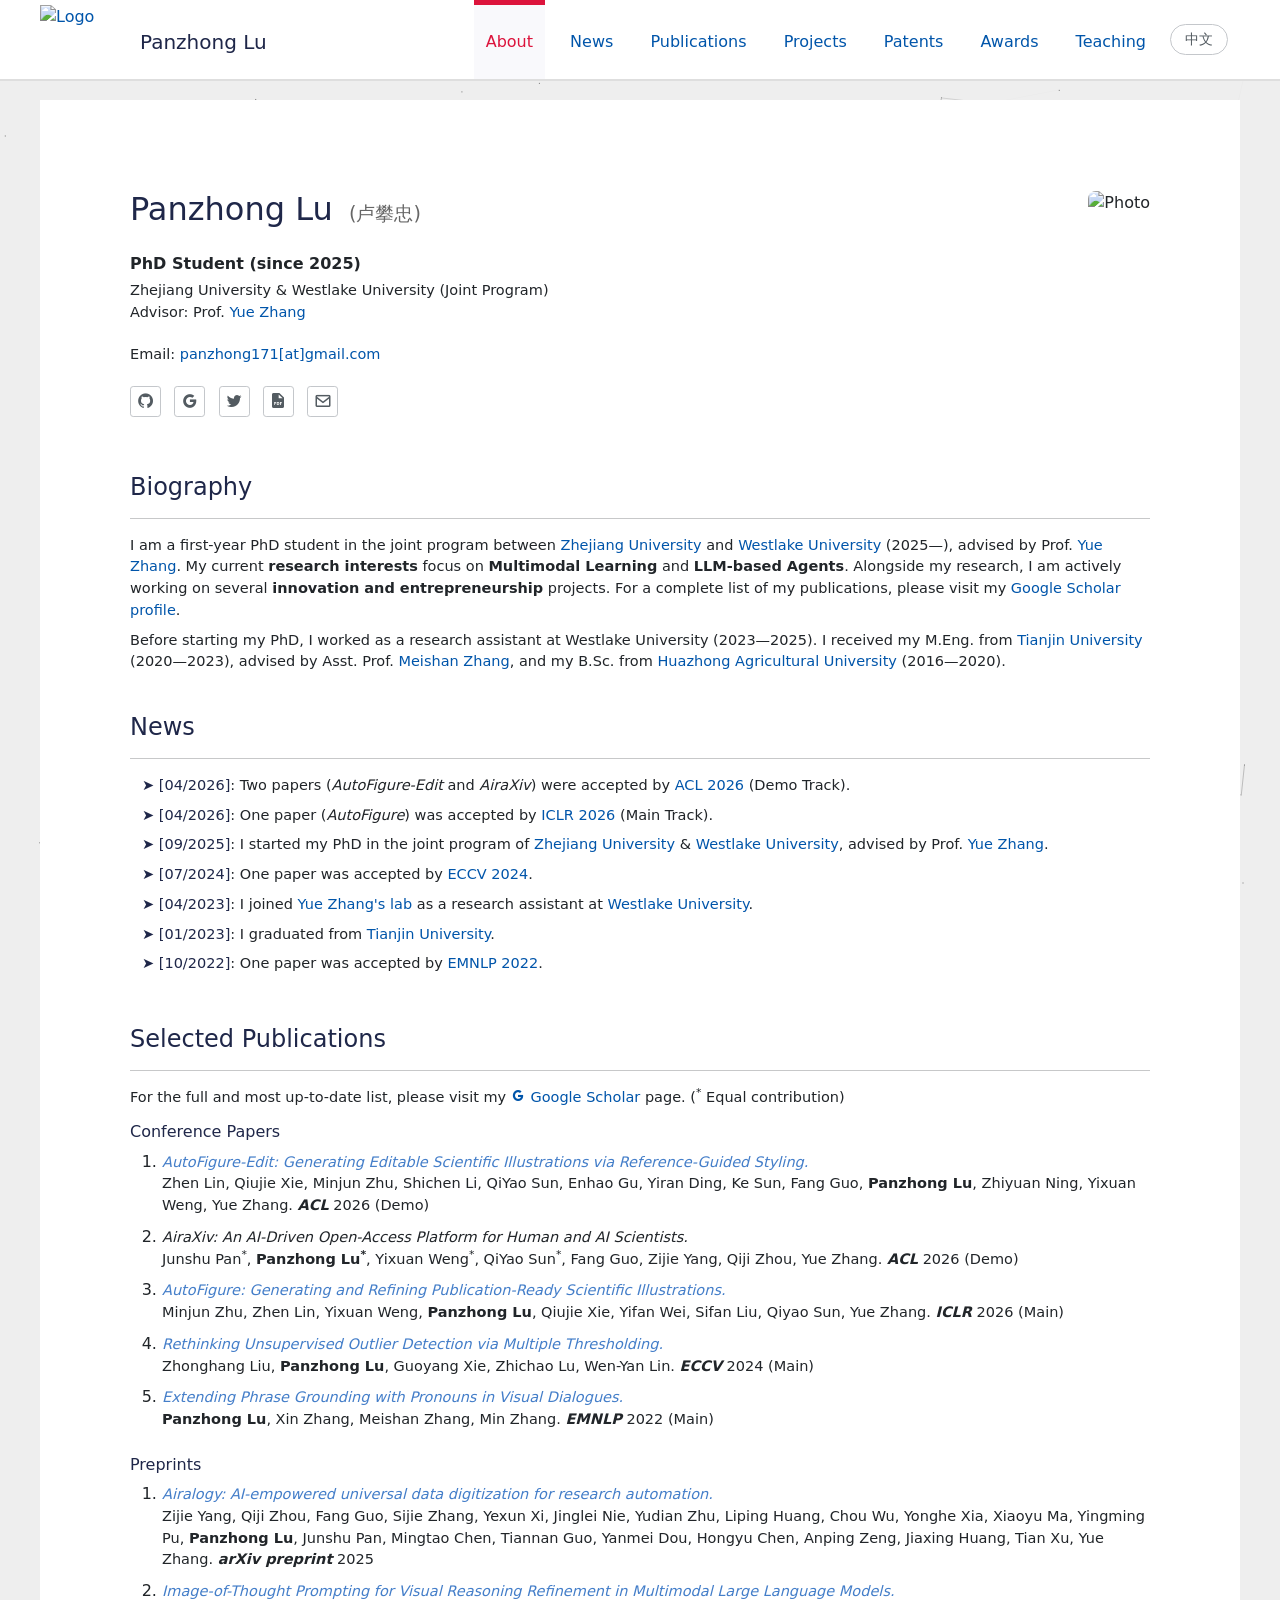
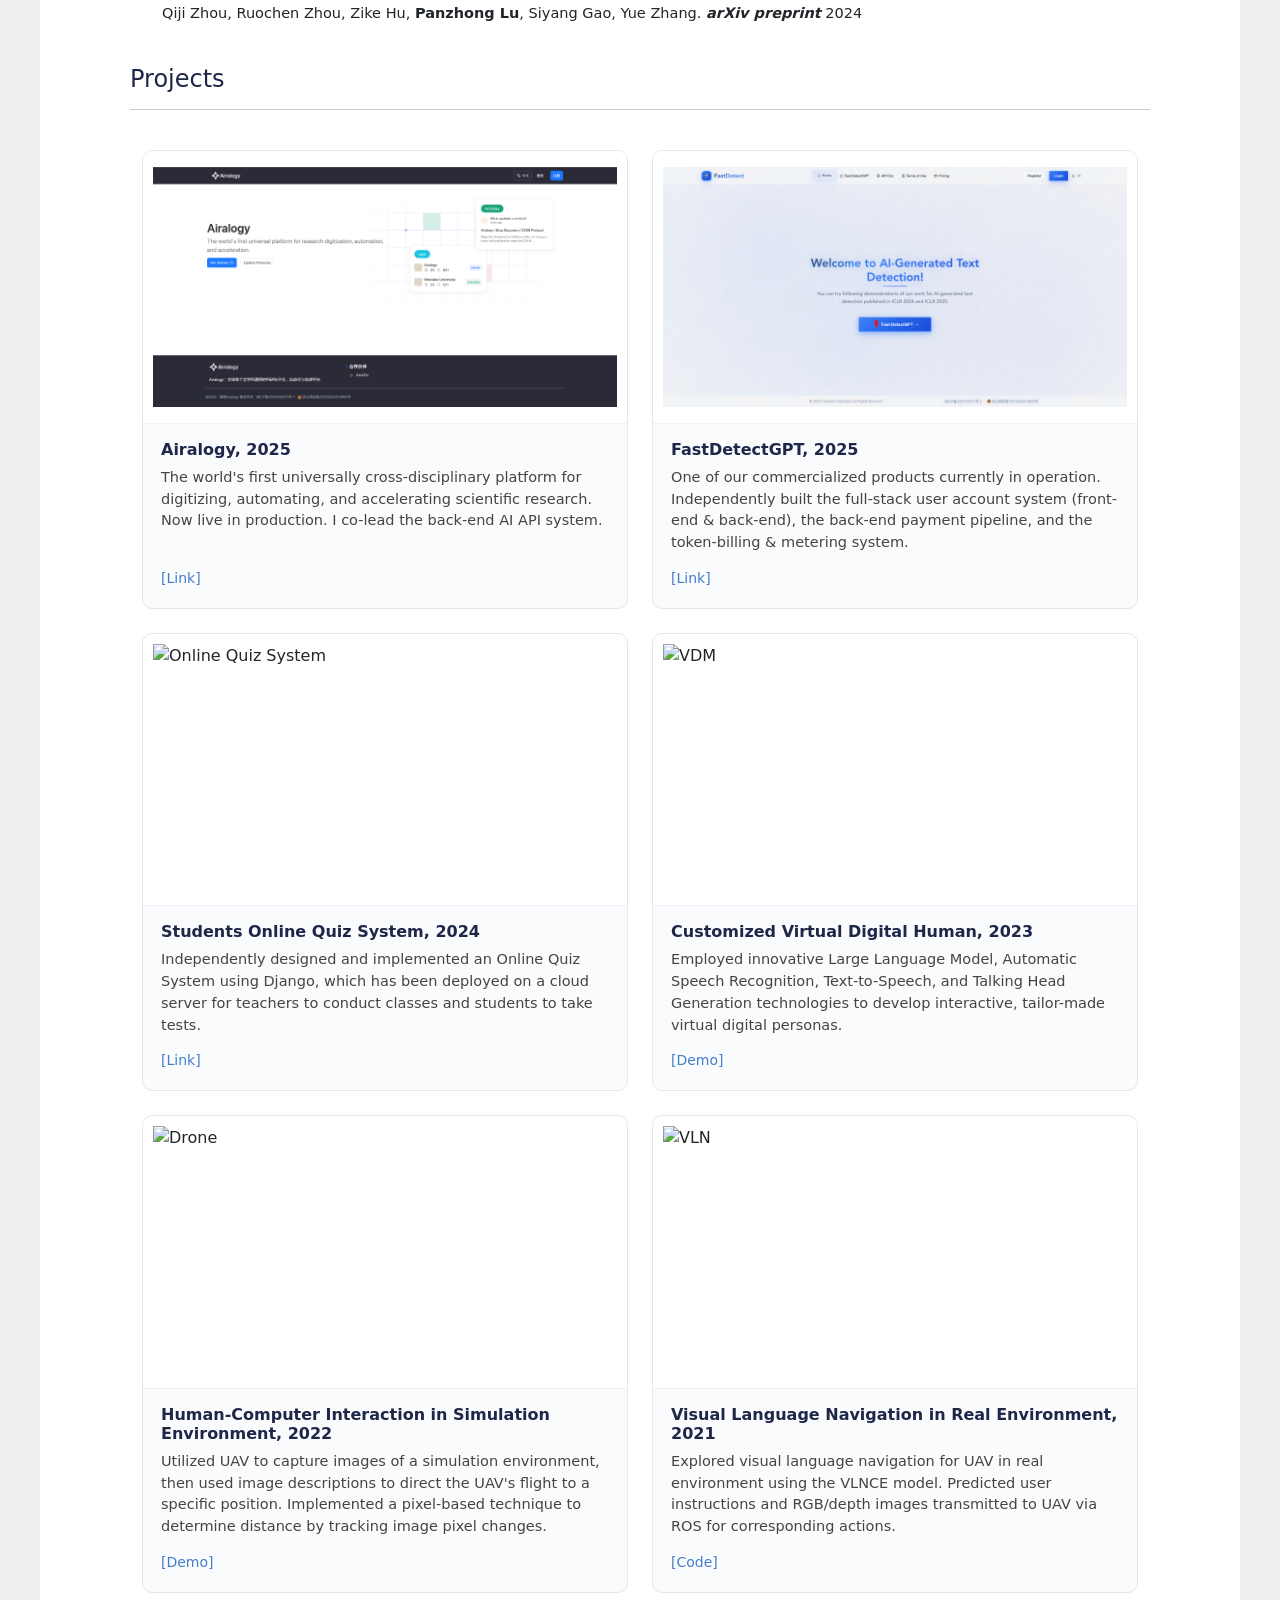
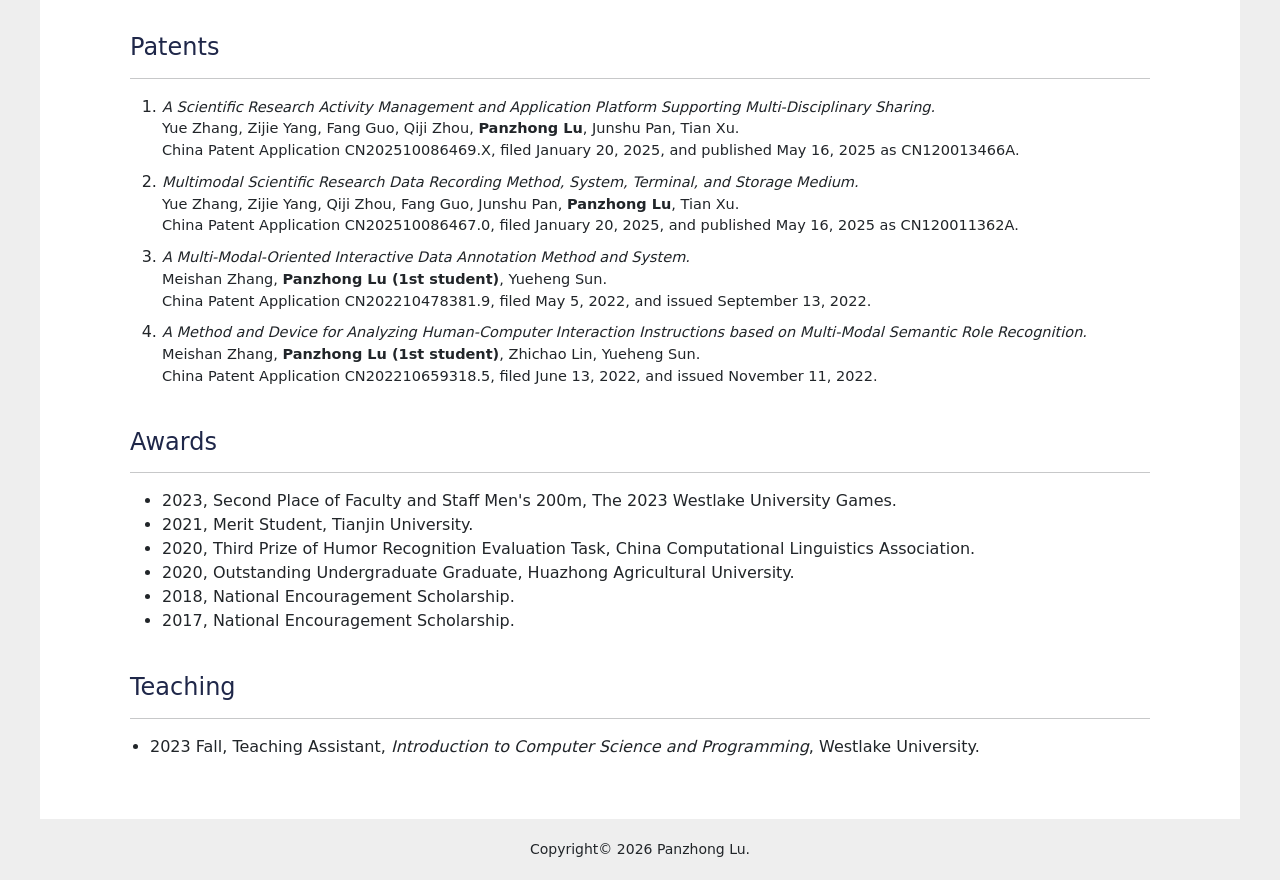
==== commit 587dd021: "feat: dynamic Scholar stats & update projects info" ====
--- a/index.html
+++ b/index.html
@@ -1,11 +1,14 @@
 <!DOCTYPE html>
 <html lang="en">
-<head><meta http-equiv="Content-Type" content="text/html; charset=utf-8">
+
+<head>
+    <meta http-equiv="Content-Type" content="text/html; charset=utf-8">
     <title>Pan-zhong Lu's Homepage</title>
     <meta http-equiv="X-UA-Compatible" content="IE=edge, chrome=1">
     <meta name="viewport" content="width=device-width, initial-scale=1.0">
     <meta name="description" content="Lu, Panzhong is pursuing his dream">
-    <meta name="keywords" content="Panzhong Lu, 卢攀忠, lupanzhong, Panzhong, Lu, Deep Learning, Machine Learning, ZJU, Westlake, TJU, HZAU, Multimodal, Agent, Visual Language Model and Human-Computer Interaction">
+    <meta name="keywords"
+        content="Panzhong Lu, 卢攀忠, lupanzhong, Panzhong, Lu, Deep Learning, Machine Learning, ZJU, Westlake, TJU, HZAU, Multimodal, Agent, Visual Language Model and Human-Computer Interaction">
     <meta name="author" content="Panzhong Lu" />
     <!-- Icon -->
     <link href="images/pi.png" rel="shortcut icon" type="image/x-icon">
@@ -32,26 +35,31 @@
             transition: all .2s ease;
             vertical-align: middle;
         }
+
         .lang-switch:hover {
             background-color: #dc143c;
             border-color: #dc143c;
             color: #fff;
             text-decoration: none;
         }
+
         div#navigation .nav-row {
             display: flex;
             align-items: center;
             justify-content: flex-end;
             flex-wrap: wrap;
         }
+
         div#navigation .nav-row ul.list-inline {
             margin-bottom: 0;
         }
+
         /* Project cards: 2-up on md+, 1-up on mobile */
         .project-grid {
             --bs-gutter-x: 1.5rem;
             --bs-gutter-y: 1.5rem;
         }
+
         .project-card {
             display: flex;
             flex-direction: column;
@@ -62,10 +70,12 @@
             overflow: hidden;
             transition: transform .2s ease, box-shadow .2s ease;
         }
+
         .project-card:hover {
             transform: translateY(-3px);
-            box-shadow: 0 8px 20px rgba(0,0,0,.08);
-        }
+            box-shadow: 0 8px 20px rgba(0, 0, 0, .08);
+        }
+
         .project-card .project-thumb {
             width: 100%;
             aspect-ratio: 16 / 9;
@@ -75,31 +85,37 @@
             display: block;
             border-bottom: 1px solid #eef1f5;
         }
+
         .project-card .project-body {
             padding: 16px 18px 18px;
             display: flex;
             flex-direction: column;
             flex: 1;
         }
+
         .project-card h6 {
             margin-bottom: 8px;
             font-weight: 600;
         }
+
         .project-card p {
             font-size: 14.5px;
             color: #444;
             margin-bottom: 12px;
             flex: 1;
         }
+
         .project-card .project-links a {
             color: #447ec9;
             font-size: 14px;
             margin-right: 10px;
             text-decoration: none;
         }
+
         .project-card .project-links a:hover {
             text-decoration: underline;
         }
+
         @media (max-width: 767px) {
             .lang-switch {
                 position: absolute;
@@ -117,6 +133,7 @@
     <script type="text/javascript" src="assets/js/jquery-3.3.1.min.js"></script>
     <script type="text/javascript" src="assets/js/bootstrap.min.js"></script>
 </head>
+
 <body>
     <div id="header">
         <div class="container">
@@ -152,14 +169,16 @@
                         </ul>
                         <a href="zh.html" class="lang-switch" title="切换到中文">中文</a>
                     </div>
-                    <a href="javascript:void(0)" class="icon-link" data-bs-toggle="offcanvas" data-bs-target="#sidenav" aria-controls="sidenav">
+                    <a href="javascript:void(0)" class="icon-link" data-bs-toggle="offcanvas" data-bs-target="#sidenav"
+                        aria-controls="sidenav">
                         <img src="assets/img/list.svg">
                     </a>
                 </div> <!-- #navigation -->
                 <div class="offcanvas offcanvas-end" tabindex="-1" id="sidenav" aria-labelledby="sidenav-label">
                     <div class="offcanvas-header">
                         <h5 id="sidenav-label">Menu</h5>
-                        <button type="button" class="btn-close text-reset" data-bs-dismiss="offcanvas" aria-label="Close"></button>
+                        <button type="button" class="btn-close text-reset" data-bs-dismiss="offcanvas"
+                            aria-label="Close"></button>
                     </div> <!-- .offcanvas-header -->
                     <div class="offcanvas-body">
                         <ul>
@@ -183,8 +202,8 @@
                 <div class="col-md-7">
                     <div class="name-zh">
                         <h2>
-                        <span>Panzhong Lu</span>
-                        <small style="font-size: 0.6em; color: #666;">&nbsp;(卢攀忠)</small>
+                            <span>Panzhong Lu</span>
+                            <small style="font-size: 0.6em; color: #666;">&nbsp;(卢攀忠)</small>
                         </h2>
                     </div>
                     <p class="title-position">
@@ -198,27 +217,32 @@
                         Email: <a href="mailto:panzhong171@gmail.com">panzhong171[at]gmail.com</a></p>
                     <ul class="list-inline">
                         <li class="list-inline-item">
-                            <a href="https://github.com/nlpz127" class="btn btn-icon btn-outline-secondary btn-sm" target="_blank">
+                            <a href="https://github.com/nlpz127" class="btn btn-icon btn-outline-secondary btn-sm"
+                                target="_blank">
                                 <i class="bx bxl-github"></i>
                             </a>
                         </li>
                         <li class="list-inline-item">
-                            <a href="https://scholar.google.com/citations?user=5u4mhmoAAAAJ&hl=en" class="btn btn-icon btn-outline-secondary btn-sm" target="_blank">
+                            <a href="https://scholar.google.com/citations?user=5u4mhmoAAAAJ&hl=en"
+                                class="btn btn-icon btn-outline-secondary btn-sm" target="_blank">
                                 <i class="bx bxl-google"></i>
                             </a>
                         </li>
                         <li class="list-inline-item">
-                            <a href="https://twitter.com/nlpz_127" class="btn btn-icon btn-outline-secondary btn-sm" target="_blank">
+                            <a href="https://twitter.com/nlpz_127" class="btn btn-icon btn-outline-secondary btn-sm"
+                                target="_blank">
                                 <i class="bx bxl-twitter"></i>
                             </a>
                         </li>
                         <li class="list-inline-item">
-                            <a href="meta/Panzhong Lu CV.pdf" class="btn btn-icon btn-outline-secondary btn-sm" target="_blank">
+                            <a href="meta/Panzhong Lu CV.pdf" class="btn btn-icon btn-outline-secondary btn-sm"
+                                target="_blank">
                                 <i class="bx bxs-file-pdf"></i>
                             </a>
                         </li>
                         <li class="list-inline-item">
-                            <a href="mailto:panzhong171@gmail.com" class="btn btn-icon btn-outline-secondary btn-sm" target="_blank">
+                            <a href="mailto:panzhong171@gmail.com" class="btn btn-icon btn-outline-secondary btn-sm"
+                                target="_blank">
                                 <i class="bx bx-envelope"></i>
                             </a>
                         </li>
@@ -231,104 +255,164 @@
             <div id="biography" class="section">
                 <h4>Biography</h4>
                 <hr>
-                <p>I am a first-year PhD student in the joint program between <a href="https://www.zju.edu.cn/english/" target="_blank">Zhejiang University</a> and <a href="https://en.westlake.edu.cn/" target="_blank">Westlake University</a> (2025&mdash;), advised by Prof. <a href="https://frcchang.github.io/" target="_blank">Yue Zhang</a>.
-                    My current <b>research interests</b> focus on <b>Multimodal Learning</b> and <b>LLM-based Agents</b>. Alongside my research, I am actively working on several <b>innovation and entrepreneurship</b> projects.
-                    For a complete list of my publications, please visit my <a href="https://scholar.google.com/citations?user=5u4mhmoAAAAJ&hl=en" target="_blank">Google Scholar profile</a>.</p>
-                <p>Before starting my PhD, I worked as a research assistant at Westlake University (2023&mdash;2025). I received my M.Eng. from <a href="http://www.tju.edu.cn/english/index.htm" target="_blank">Tianjin University</a> (2020&mdash;2023), advised by Asst. Prof. <a href="https://scholar.google.com/citations?user=k-chMpIAAAAJ&hl=en" target="_blank">Meishan Zhang</a>, and my B.Sc. from <a href="http://www.hzau.edu.cn/en/HOME.htm" target="_blank">Huazhong Agricultural University</a> (2016&mdash;2020).</p>
+                <p>I am a first-year PhD student in the joint program between <a href="https://www.zju.edu.cn/english/"
+                        target="_blank">Zhejiang University</a> and <a href="https://en.westlake.edu.cn/"
+                        target="_blank">Westlake University</a> (2025&mdash;), advised by Prof. <a
+                        href="https://frcchang.github.io/" target="_blank">Yue Zhang</a>.
+                    My current <b>research interests</b> focus on <b>Multimodal Learning</b> and <b>LLM-based
+                        Agents</b>. Alongside my research, I am actively working on several <b>innovation and
+                        entrepreneurship</b> projects.
+                    For a complete list of my publications, please visit my <a
+                        href="https://scholar.google.com/citations?user=5u4mhmoAAAAJ&hl=en" target="_blank">Google
+                        Scholar profile</a>.</p>
+                <p>Before starting my PhD, I worked as a research assistant at Westlake University (2023&mdash;2025). I
+                    received my M.Eng. from <a href="http://www.tju.edu.cn/english/index.htm" target="_blank">Tianjin
+                        University</a> (2020&mdash;2023), advised by Asst. Prof. <a
+                        href="https://scholar.google.com/citations?user=k-chMpIAAAAJ&hl=en" target="_blank">Meishan
+                        Zhang</a>, and my B.Sc. from <a href="http://www.hzau.edu.cn/en/HOME.htm"
+                        target="_blank">Huazhong Agricultural University</a> (2016&mdash;2020).</p>
             </div> <!-- .section -->
             <div id="news" class="section">
                 <h4>News</h4>
                 <hr>
                 <div class="row">
                     <div class="col-md-12">
-                        <p><span class="date">&#10148; [09/2025]</span>: I started my PhD in the joint program of <a href="https://www.zju.edu.cn/english/" target="_blank">Zhejiang University</a> &amp; <a href="https://en.westlake.edu.cn/" target="_blank">Westlake University</a>, advised by Prof. <a href="https://frcchang.github.io/" target="_blank">Yue Zhang</a>.</p>
-                        <p><span class="date">&#10148; [07/2024]</span>: One paper was accepted by <a href="https://eccv.ecva.net/" target="_blank">ECCV 2024</a>.</p>
-                        <p><span class="date">&#10148; [04/2023]</span>: I joined <a href="https://westlakenlp.netlify.app/" target="_blank">Yue Zhang's lab</a> as a research assistant at <a href="https://en.westlake.edu.cn/" target="_blank">Westlake University</a>.</p>
-                        <p><span class="date">&#10148; [01/2023]</span>: I graduated from <a href="http://www.tju.edu.cn/english/index.htm" target="_blank">Tianjin University</a>.</p>
-                        <p><span class="date">&#10148; [10/2022]</span>: One paper was accepted by <a href="https://2022.emnlp.org/" target="_blank">EMNLP 2022</a>.</p>
+                        <p><span class="date">&#10148; [04/2026]</span>: Two papers (<em>AutoFigure-Edit</em> and
+                            <em>AiraXiv</em>) were accepted by <a href="https://2026.aclweb.org/" target="_blank">ACL
+                                2026</a> (Demo Track).
+                        </p>
+                        <p><span class="date">&#10148; [04/2026]</span>: One paper (<em>AutoFigure</em>) was accepted by
+                            <a href="https://iclr.cc/Conferences/2026" target="_blank">ICLR 2026</a> (Main Track).
+                        </p>
+                        <p><span class="date">&#10148; [09/2025]</span>: I started my PhD in the joint program of <a
+                                href="https://www.zju.edu.cn/english/" target="_blank">Zhejiang University</a> &amp; <a
+                                href="https://en.westlake.edu.cn/" target="_blank">Westlake University</a>, advised by
+                            Prof. <a href="https://frcchang.github.io/" target="_blank">Yue Zhang</a>.</p>
+                        <p><span class="date">&#10148; [07/2024]</span>: One paper was accepted by <a
+                                href="https://eccv.ecva.net/" target="_blank">ECCV 2024</a>.</p>
+                        <p><span class="date">&#10148; [04/2023]</span>: I joined <a
+                                href="https://westlakenlp.netlify.app/" target="_blank">Yue Zhang's lab</a> as a
+                            research assistant at <a href="https://en.westlake.edu.cn/" target="_blank">Westlake
+                                University</a>.</p>
+                        <p><span class="date">&#10148; [01/2023]</span>: I graduated from <a
+                                href="http://www.tju.edu.cn/english/index.htm" target="_blank">Tianjin University</a>.
+                        </p>
+                        <p><span class="date">&#10148; [10/2022]</span>: One paper was accepted by <a
+                                href="https://2022.emnlp.org/" target="_blank">EMNLP 2022</a>.</p>
                     </div> <!-- .col-md-12 -->
                 </div> <!-- .row -->
             </div> <!-- .section -->
             <div id="publications" class="section">
-                <h4>Publications</h4>
+                <h4>Selected Publications</h4>
                 <hr>
                 <p style="margin-bottom: 14px;">
                     For the full and most up-to-date list, please visit my
                     <a href="https://scholar.google.com/citations?user=5u4mhmoAAAAJ&hl=en" target="_blank">
                         <i class="bx bxl-google"></i> Google Scholar
-                    </a> page.
+                    </a> page. (<sup>*</sup> Equal contribution)
                 </p>
+                <p id="scholar-stats" style="font-size: 13.5px; color: #666; margin-bottom: 14px; display: none;"></p>
+                <script type="text/javascript">
+                    (function () {
+                        fetch('meta/scholar.json?_=' + Date.now(), { cache: 'no-cache' })
+                            .then(function (r) { return r.ok ? r.json() : null; })
+                            .then(function (d) {
+                                if (!d || (!d.citations && !d.h_index && !d.i10_index)) return;
+                                var el = document.getElementById('scholar-stats');
+                                if (!el) return;
+                                el.innerHTML =
+                                    '<i class="bx bxs-quote-alt-left"></i> ' +
+                                    'Total citations: <strong>' + d.citations + '</strong>' +
+                                    ' &nbsp;·&nbsp; h-index: <strong>' + d.h_index + '</strong>' +
+                                    ' &nbsp;·&nbsp; i10-index: <strong>' + d.i10_index + '</strong>' +
+                                    (d.updated && d.updated !== 'pending'
+                                        ? ' <span style="opacity:0.6">(updated ' + d.updated + ')</span>'
+                                        : '');
+                                el.style.display = 'block';
+                            })
+                            .catch(function () { });
+                    })();
+                </script>
+                <h6>Conference Papers</h6>
                 <ol class="pub-list-ol">
+                    <li>
+                        <p>
+                            <a style="color: #447ec9" href="https://arxiv.org/abs/2603.06674" target="_blank">
+                                <em>AutoFigure-Edit: Generating Editable Scientific Illustrations via Reference-Guided
+                                    Styling.</em>
+                            </a>
+                            <br>
+                            Zhen Lin, Qiujie Xie, Minjun Zhu, Shichen Li, QiYao Sun, Enhao Gu, Yiran Ding, Ke Sun, Fang
+                            Guo, <strong>Panzhong Lu</strong>, Zhiyuan Ning, Yixuan Weng, Yue Zhang. <b><em>ACL</em></b>
+                            2026 (Demo)
+                        </p>
+                    </li>
+                    <li>
+                        <p>
+                            <em>AiraXiv: An AI-Driven Open-Access Platform for Human and AI Scientists.</em>
+                            <br>
+                            Junshu Pan<sup>*</sup>, <strong>Panzhong Lu<sup>*</sup></strong>, Yixuan Weng<sup>*</sup>,
+                            QiYao Sun<sup>*</sup>,
+                            Fang Guo, Zijie Yang, Qiji
+                            Zhou, Yue Zhang. <b><em>ACL</em></b> 2026 (Demo) <span
+                                style="color:#888; font-size: 13px;"></span>
+                        </p>
+                    </li>
                     <li>
                         <p>
                             <a style="color: #447ec9" href="https://arxiv.org/abs/2602.03828" target="_blank">
                                 <em>AutoFigure: Generating and Refining Publication-Ready Scientific Illustrations.</em>
                             </a>
                             <br>
-                            Minjun Zhu, Zhen Lin, Yixuan Weng, <strong>Panzhong Lu</strong>, Qiujie Xie, Yifan Wei, Sifan Liu, Qiyao Sun, Yue Zhang. <b><em>ICLR</em></b> 2026
-                        </p>
-                    </li>
-                    <li>
-                        <p>
-                            <a style="color: #447ec9" href="https://arxiv.org/abs/2603.06674" target="_blank">
-                                <em>AutoFigure-Edit: Generating Editable Scientific Illustration.</em>
-                            </a>
-                            <br>
-                            Zhen Lin, Qiujie Xie, Minjun Zhu, Shichen Li, Qiyao Sun, Enhao Gu, Yiran Ding, Ke Sun, Fang Guo, <strong>Panzhong Lu</strong>, Zhiyuan Ning, Yixuan Weng, Yue Zhang. <b><em>arXiv preprint</em></b> 2026
-                        </p>
-                    </li>
+                            Minjun Zhu, Zhen Lin, Yixuan Weng, <strong>Panzhong Lu</strong>, Qiujie Xie, Yifan Wei,
+                            Sifan Liu, Qiyao Sun, Yue Zhang. <b><em>ICLR</em></b> 2026 (Main)
+                        </p>
+                    </li>
+                    <li>
+                        <p>
+                            <a style="color: #447ec9" href="https://arxiv.org/abs/2407.05382" target="_blank">
+                                <em>Rethinking Unsupervised Outlier Detection via Multiple Thresholding.</em>
+                            </a>
+                            <br>
+                            Zhonghang Liu, <strong>Panzhong Lu</strong>, Guoyang Xie, Zhichao Lu, Wen-Yan Lin.
+                            <b><em>ECCV</em></b> 2024 (Main)
+                        </p>
+                    </li>
+                    <li>
+                        <p>
+                            <a style="color: #447ec9" href="https://aclanthology.org/2022.emnlp-main.518"
+                                target="_blank">
+                                <em>Extending Phrase Grounding with Pronouns in Visual Dialogues.</em>
+                            </a>
+                            <br>
+                            <strong>Panzhong Lu</strong>, Xin Zhang, Meishan Zhang, Min Zhang. <b><em>EMNLP</em></b>
+                            2022 (Main)
+                        </p>
+                    </li>
+                </ol>
+                <h6 style="margin-top: 24px;">Preprints</h6>
+                <ol class="pub-list-ol">
                     <li>
                         <p>
                             <a style="color: #447ec9" href="https://arxiv.org/abs/2506.18586" target="_blank">
                                 <em>Airalogy: AI-empowered universal data digitization for research automation.</em>
                             </a>
                             <br>
-                            Zijie Yang, Qiji Zhou, Fang Guo, Sijie Zhang, Yexun Xi, Jinglei Nie, Yudian Zhu, Liping Huang, Chou Wu, Yonghe Xia, Xiaoyu Ma, Yingming Pu, <strong>Panzhong Lu</strong>, Junshu Pan, Mingtao Chen, Tiannan Guo, Yanmei Dou, Hongyu Chen, Anping Zeng, Jiaxing Huang, Tian Xu, Yue Zhang. <b><em>arXiv preprint</em></b> 2025
-                        </p>
-                    </li>
-                    <li>
-                        <p>
-                            <a style="color: #447ec9" href="https://arxiv.org/abs/2407.05382" target="_blank">
-                                <em>Rethinking Unsupervised Outlier Detection via Multiple Thresholding.</em>
-                            </a>
-                            <br>
-                            Zhonghang Liu, <strong>Panzhong Lu</strong>, Guoyang Xie, Zhichao Lu, Wen-Yan Lin. <b><em>ECCV</em></b> 2024
+                            Zijie Yang, Qiji Zhou, Fang Guo, Sijie Zhang, Yexun Xi, Jinglei Nie, Yudian Zhu, Liping
+                            Huang, Chou Wu, Yonghe Xia, Xiaoyu Ma, Yingming Pu, <strong>Panzhong Lu</strong>, Junshu
+                            Pan, Mingtao Chen, Tiannan Guo, Yanmei Dou, Hongyu Chen, Anping Zeng, Jiaxing Huang, Tian
+                            Xu, Yue Zhang. <b><em>arXiv preprint</em></b> 2025
                         </p>
                     </li>
                     <li>
                         <p>
                             <a style="color: #447ec9" href="https://arxiv.org/abs/2405.13872" target="_blank">
-                                <em>Image-of-Thought Prompting for Visual Reasoning Refinement in Multimodal Large Language Models.</em>
-                            </a>
-                            <br>
-                            Qiji Zhou, Ruochen Zhou, Zike Hu, <strong>Panzhong Lu</strong>, Siyang Gao, Yue Zhang. <b><em>arXiv preprint</em></b> 2024
-                        </p>
-                    </li>
-                    <li>
-                        <p>
-                            <a style="color: #447ec9" href="https://aclanthology.org/2022.emnlp-main.518" target="_blank">
-                                <em>Extending Phrase Grounding with Pronouns in Visual Dialogues.</em>
-                            </a>
-                            <br>
-                            <strong>Panzhong Lu</strong>, Xin Zhang, Meishan Zhang, Min Zhang. <b><em>EMNLP</em></b> 2022
-                        </p>
-                    </li>
-                    <li>
-                        <p>
-                            <a style="color: #447ec9" href="https://ieeexplore.ieee.org/document/8983031" target="_blank">
-                                <em>An Active Gene Annotation Corpus and Its Application on Anti-epilepsy Drug Discovery.</em>
-                            </a>
-                            <br>
-                            Yuxing Wang, Kaiyin Zhou, Jin-Dong Kim, Kevin B. Cohen, Mina Gachloo, Yuxin Ren, Shanghui Nie, Xuan Qin, <strong>Panzhong Lu</strong>, Jingbo Xia. <b><em>IEEE BIBM</em></b> 2019
-                        </p>
-                    </li>
-                    <li>
-                        <p>
-                            <a style="color: #447ec9" href="https://doi.org/10.1088/1742-6596/1069/1/012051" target="_blank">
-                                <em>Parameter Searching in Attractor Algorithm for Community Detection &mdash; An Application in Pathway Enrichment Analysis.</em>
-                            </a>
-                            <br>
-                            <strong>Panzhong Lu</strong>, Hanyi Zhang, Ying Liu, Yongze Wu, Xuan Qin, Jingbo Xia. <b><em>Journal of Physics: Conference Series</em></b> 1069, 012051, 2018
+                                <em>Image-of-Thought Prompting for Visual Reasoning Refinement in Multimodal Large
+                                    Language Models.</em>
+                            </a>
+                            <br>
+                            Qiji Zhou, Ruochen Zhou, Zike Hu, <strong>Panzhong Lu</strong>, Siyang Gao, Yue Zhang.
+                            <b><em>arXiv preprint</em></b> 2024
                         </p>
                     </li>
                 </ol>
@@ -339,10 +423,54 @@
                 <div class="row project-grid">
                     <div class="col-md-6 col-12">
                         <div class="project-card">
+                            <img src="images/airalogy.png" alt="Airalogy" class="project-thumb">
+                            <div class="project-body">
+                                <h6>Airalogy, 2025</h6>
+                                <p>The world's first universally cross-disciplinary platform for digitizing, automating,
+                                    and accelerating scientific research. Now live in production. I co-lead the back-end
+                                    AI API system.</p>
+                                <div class="project-links">
+                                    <a href="https://airalogy.com/" target="_blank">[Link]</a>
+                                </div>
+                            </div>
+                        </div>
+                    </div>
+                    <div class="col-md-6 col-12">
+                        <div class="project-card">
+                            <img src="images/fastdetectgpt.png" alt="FastDetectGPT" class="project-thumb">
+                            <div class="project-body">
+                                <h6>FastDetectGPT, 2025</h6>
+                                <p>One of our commercialized products currently in operation. Independently built the
+                                    full-stack user account system (front-end &amp; back-end), the back-end payment
+                                    pipeline, and the token-billing &amp; metering system.</p>
+                                <div class="project-links">
+                                    <a href="https://fastdetect.net/" target="_blank">[Link]</a>
+                                </div>
+                            </div>
+                        </div>
+                    </div>
+                    <div class="col-md-6 col-12">
+                        <div class="project-card">
+                            <img src="images/lesson.png" alt="Online Quiz System" class="project-thumb">
+                            <div class="project-body">
+                                <h6>Students Online Quiz System, 2024</h6>
+                                <p>Independently designed and implemented an Online Quiz System using Django, which has
+                                    been deployed on a cloud server for teachers to conduct classes and students to take
+                                    tests.</p>
+                                <div class="project-links">
+                                    <a href="https://www.westlakenlp.cn" target="_blank">[Link]</a>
+                                </div>
+                            </div>
+                        </div>
+                    </div>
+                    <div class="col-md-6 col-12">
+                        <div class="project-card">
                             <img src="images/VDM-crop-1.png" alt="VDM" class="project-thumb">
                             <div class="project-body">
                                 <h6>Customized Virtual Digital Human, 2023</h6>
-                                <p>Employed innovative Large Language Model, Automatic Speech Recognition, Text-to-Speech, and Talking Head Generation technologies to develop interactive, tailor-made virtual digital personas.</p>
+                                <p>Employed innovative Large Language Model, Automatic Speech Recognition,
+                                    Text-to-Speech, and Talking Head Generation technologies to develop interactive,
+                                    tailor-made virtual digital personas.</p>
                                 <div class="project-links">
                                     <a href="meta/vdm.mp4" target="_blank">[Demo]</a>
                                 </div>
@@ -351,22 +479,12 @@
                     </div>
                     <div class="col-md-6 col-12">
                         <div class="project-card">
-                            <img src="images/lesson.png" alt="Online Quiz System" class="project-thumb">
-                            <div class="project-body">
-                                <h6>Students Online Quiz System, 2023</h6>
-                                <p>Independently designed and implemented an Online Quiz System using Django, which has been deployed on a cloud server for teachers to conduct classes and students to take tests.</p>
-                                <div class="project-links">
-                                    <a href="https://www.westlakenlp.cn" target="_blank">[Link]</a>
-                                </div>
-                            </div>
-                        </div>
-                    </div>
-                    <div class="col-md-6 col-12">
-                        <div class="project-card">
                             <img src="images/drone.png" alt="Drone" class="project-thumb">
                             <div class="project-body">
                                 <h6>Human-Computer Interaction in Simulation Environment, 2022</h6>
-                                <p>Utilized UAV to capture images of a simulation environment, then used image descriptions to direct the UAV's flight to a specific position. Implemented a pixel-based technique to determine distance by tracking image pixel changes.</p>
+                                <p>Utilized UAV to capture images of a simulation environment, then used image
+                                    descriptions to direct the UAV's flight to a specific position. Implemented a
+                                    pixel-based technique to determine distance by tracking image pixel changes.</p>
                                 <div class="project-links">
                                     <a href="meta/drone.mp4" target="_blank">[Demo]</a>
                                 </div>
@@ -378,7 +496,9 @@
                             <img src="images/VLN-crop-1.png" alt="VLN" class="project-thumb">
                             <div class="project-body">
                                 <h6>Visual Language Navigation in Real Environment, 2021</h6>
-                                <p>Explored visual language navigation for UAV in real environment using the VLNCE model. Predicted user instructions and RGB/depth images transmitted to UAV via ROS for corresponding actions.</p>
+                                <p>Explored visual language navigation for UAV in real environment using the VLNCE
+                                    model. Predicted user instructions and RGB/depth images transmitted to UAV via ROS
+                                    for corresponding actions.</p>
                                 <div class="project-links">
                                     <a href="https://github.com/nlpz127/p450" target="_blank">[Code]</a>
                                 </div>
@@ -393,6 +513,30 @@
                 <ol class="pub-list-ol">
                     <li>
                         <p>
+                            <em>A Scientific Research Activity Management and Application Platform Supporting
+                                Multi-Disciplinary Sharing.</em>
+                            <br>
+                            Yue Zhang, Zijie Yang, Fang Guo, Qiji Zhou, <strong>Panzhong Lu</strong>, Junshu Pan, Tian
+                            Xu.
+                            <br>
+                            China Patent Application CN202510086469.X, filed January 20, 2025, and published May 16,
+                            2025 as CN120013466A.
+                        </p>
+                    </li>
+                    <li>
+                        <p>
+                            <em>Multimodal Scientific Research Data Recording Method, System, Terminal, and Storage
+                                Medium.</em>
+                            <br>
+                            Yue Zhang, Zijie Yang, Qiji Zhou, Fang Guo, Junshu Pan, <strong>Panzhong Lu</strong>, Tian
+                            Xu.
+                            <br>
+                            China Patent Application CN202510086467.0, filed January 20, 2025, and published May 16,
+                            2025 as CN120011362A.
+                        </p>
+                    </li>
+                    <li>
+                        <p>
                             <em>A Multi-Modal-Oriented Interactive Data Annotation Method and System.</em>
                             <br>
                             Meishan Zhang, <strong>Panzhong Lu (1st student)</strong>, Yueheng Sun.
@@ -402,11 +546,13 @@
                     </li>
                     <li>
                         <p>
-                            <em>A Method and Device for Analyzing Human-Computer Interaction Instructions based on Multi-Modal Semantic Role Recognition.</em>
+                            <em>A Method and Device for Analyzing Human-Computer Interaction Instructions based on
+                                Multi-Modal Semantic Role Recognition.</em>
                             <br>
                             Meishan Zhang, <strong>Panzhong Lu (1st student)</strong>, Zhichao Lin, Yueheng Sun.
                             <br>
-                            China Patent Application CN202210659318.5, filed June 13, 2022, and issued November 11, 2022.
+                            China Patent Application CN202210659318.5, filed June 13, 2022, and issued November 11,
+                            2022.
                         </p>
                     </li>
                 </ol>
@@ -417,7 +563,8 @@
                 <ul style="list-style-type:disc;">
                     <li>2023, Second Place of Faculty and Staff Men's 200m, The 2023 Westlake University Games.</li>
                     <li>2021, Merit Student, Tianjin University.</li>
-                    <li>2020, Third Prize of Humor Recognition Evaluation Task, China Computational Linguistics Association.</li>
+                    <li>2020, Third Prize of Humor Recognition Evaluation Task, China Computational Linguistics
+                        Association.</li>
                     <li>2020, Outstanding Undergraduate Graduate, Huazhong Agricultural University.</li>
                     <li>2018, National Encouragement Scholarship.</li>
                     <li>2017, National Encouragement Scholarship.</li>
@@ -427,26 +574,10 @@
                 <h4>Teaching</h4>
                 <hr>
                 <ul style="list-style-type:disc;">
-                    <li>2023 Fall, Teaching Assistant, <em>Introduction to Computer Science and Programming</em>, Westlake University.</li>
+                    <li>2023 Fall, Teaching Assistant, <em>Introduction to Computer Science and Programming</em>,
+                        Westlake University.</li>
                 </ul>
             </div> <!-- .section -->
-            <hr> <!-- line -->
-            <div class="text-center">
-                <!-- Statcounter -->
-                No.
-                <script type="text/javascript">
-                    var sc_project = 12347113;
-                    var sc_invisible = 0;
-                    var sc_security = "21aca5d1";
-                    var sc_https = 1;
-                    var scJsHost = "https://";
-                    document.write("<sc" + "ript type='text/javascript' src='" + scJsHost + "statcounter.com/counter/counter.js'></" + "script>");
-                </script>
-                Visitors Since Jan 2023.
-                <noscript>
-                    <div class="statcounter"><a title="Web Analytics Made Easy - StatCounter" href="https://statcounter.com/" target="_blank"><img class="statcounter" src="https://c.statcounter.com/12347113/0/21aca5d1/0/" alt="Web Analytics Made Easy - StatCounter"></a></div>
-                </noscript>
-            </div>
         </div> <!-- .container -->
     </div> <!-- #content -->
     <div id="copyright">
@@ -470,7 +601,7 @@
                 navigationOffsets = [],
                 passedNavIndex = -1
 
-            $(".list-inline-item > a", "#navigation").each(function() {
+            $(".list-inline-item > a", "#navigation").each(function () {
                 let aid = $(this).attr("href")
                 if (aid && !aid.endsWith(".html")) {
                     let hashIdx = aid.indexOf("#")
@@ -485,7 +616,7 @@
                     }
                 }
             })
-            for (let i = 0; i < navigationOffsets.length; ++ i) {
+            for (let i = 0; i < navigationOffsets.length; ++i) {
                 if (currentOffset > navigationOffsets[i]["offset"]) {
                     passedNavIndex = i
                 }
@@ -498,7 +629,7 @@
             scrollOffset = 600,
             offsetFromTop = parseInt(scrollOffset, 10)
 
-        window.addEventListener("scroll", function(e) {
+        window.addEventListener("scroll", function (e) {
             let currentActiveNav = $(".list-inline-item.active", "#navigation"),
                 currentOffset = e.currentTarget.pageYOffset,
                 currentSection = getCurrentSection(currentOffset)
@@ -515,12 +646,12 @@
         })
     </script>
     <script type="text/javascript">
-        $(".btn-scroll-top").click(function() {
-            $('html, body').animate({scrollTop: 0}, 200)
+        $(".btn-scroll-top").click(function () {
+            $('html, body').animate({ scrollTop: 0 }, 200)
         })
     </script>
     <script type="text/javascript">
-        $("a", "#navigation").click(function(e) {
+        $("a", "#navigation").click(function (e) {
             let aid = $(this).attr("href"),
                 headerHeight = $("#header").outerHeight()
 
@@ -528,10 +659,11 @@
                 let hash = aid.substring(aid.indexOf("#"))
                 if ($(hash).length) {
                     e.preventDefault()
-                    $('html, body').animate({scrollTop: $(hash).offset().top - headerHeight}, 200)
+                    $('html, body').animate({ scrollTop: $(hash).offset().top - headerHeight }, 200)
                 }
             }
         })
     </script>
 </body>
-</html>
+
+</html>
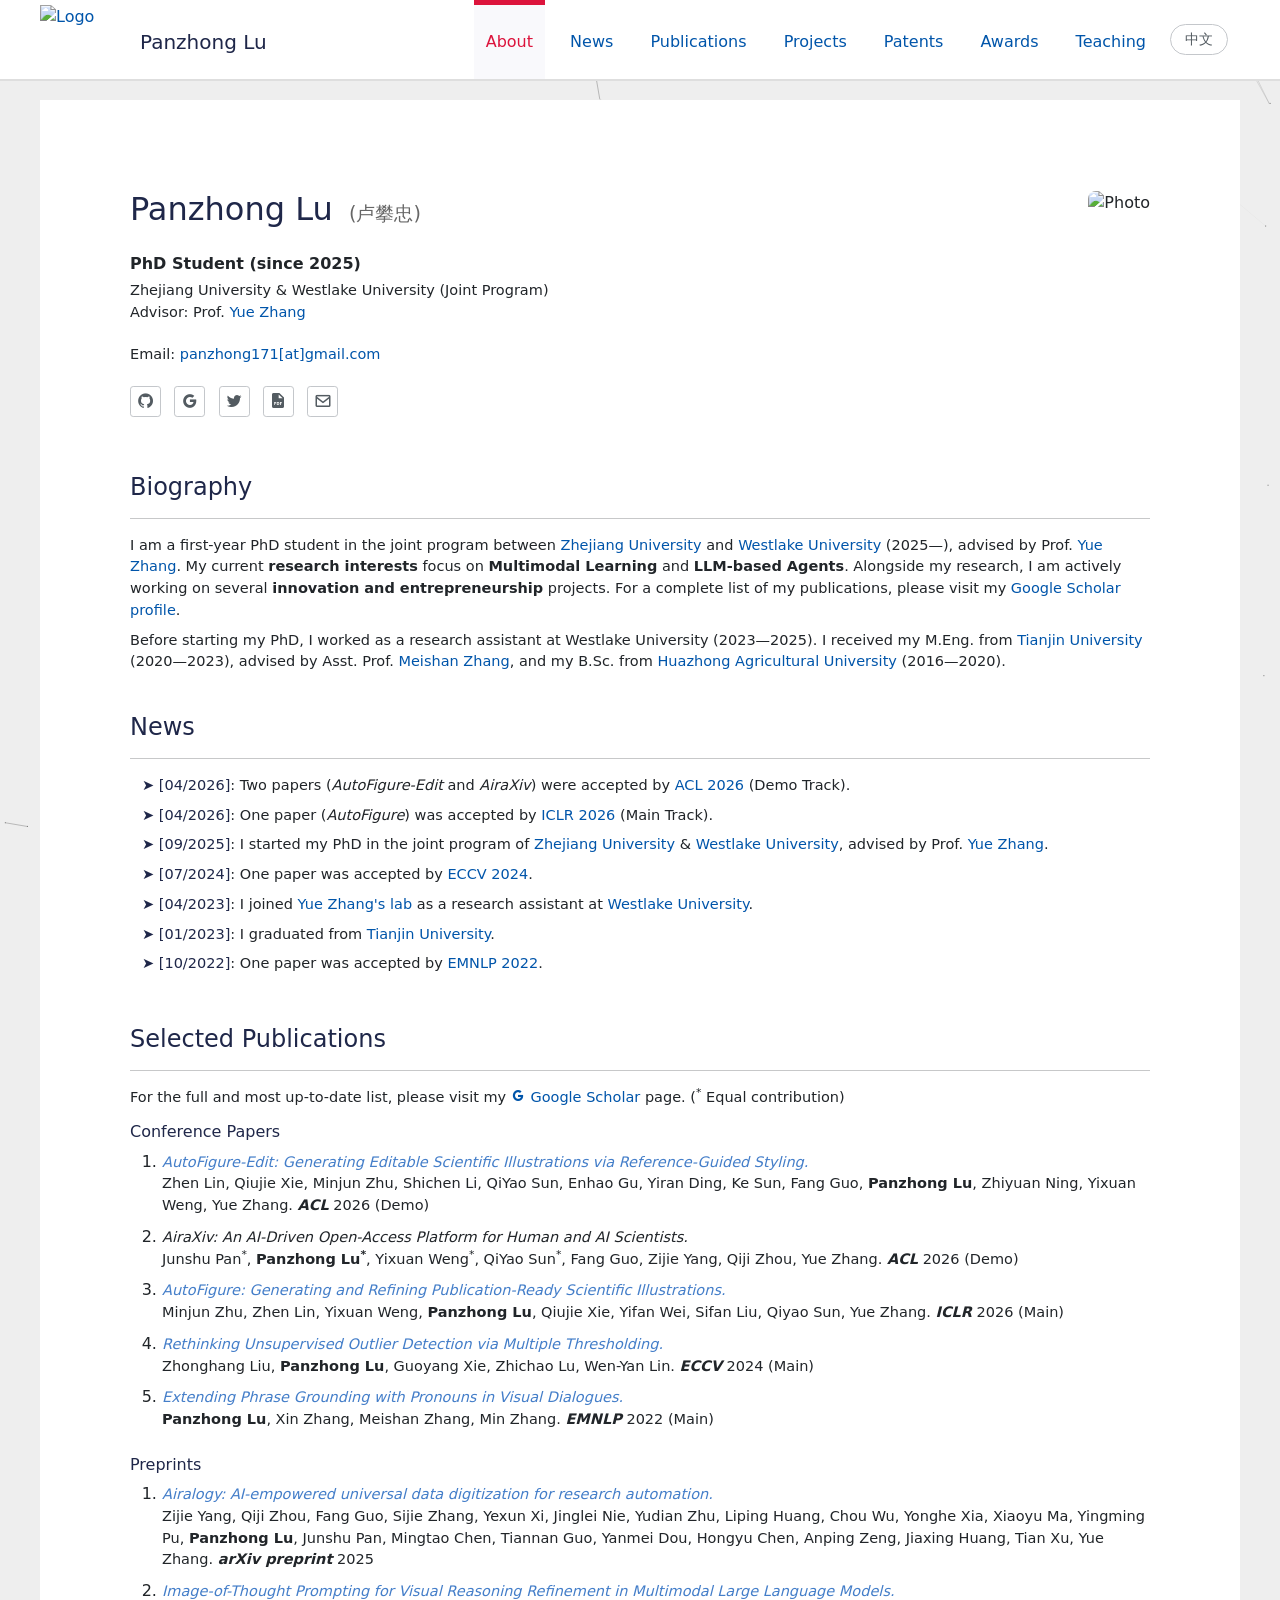
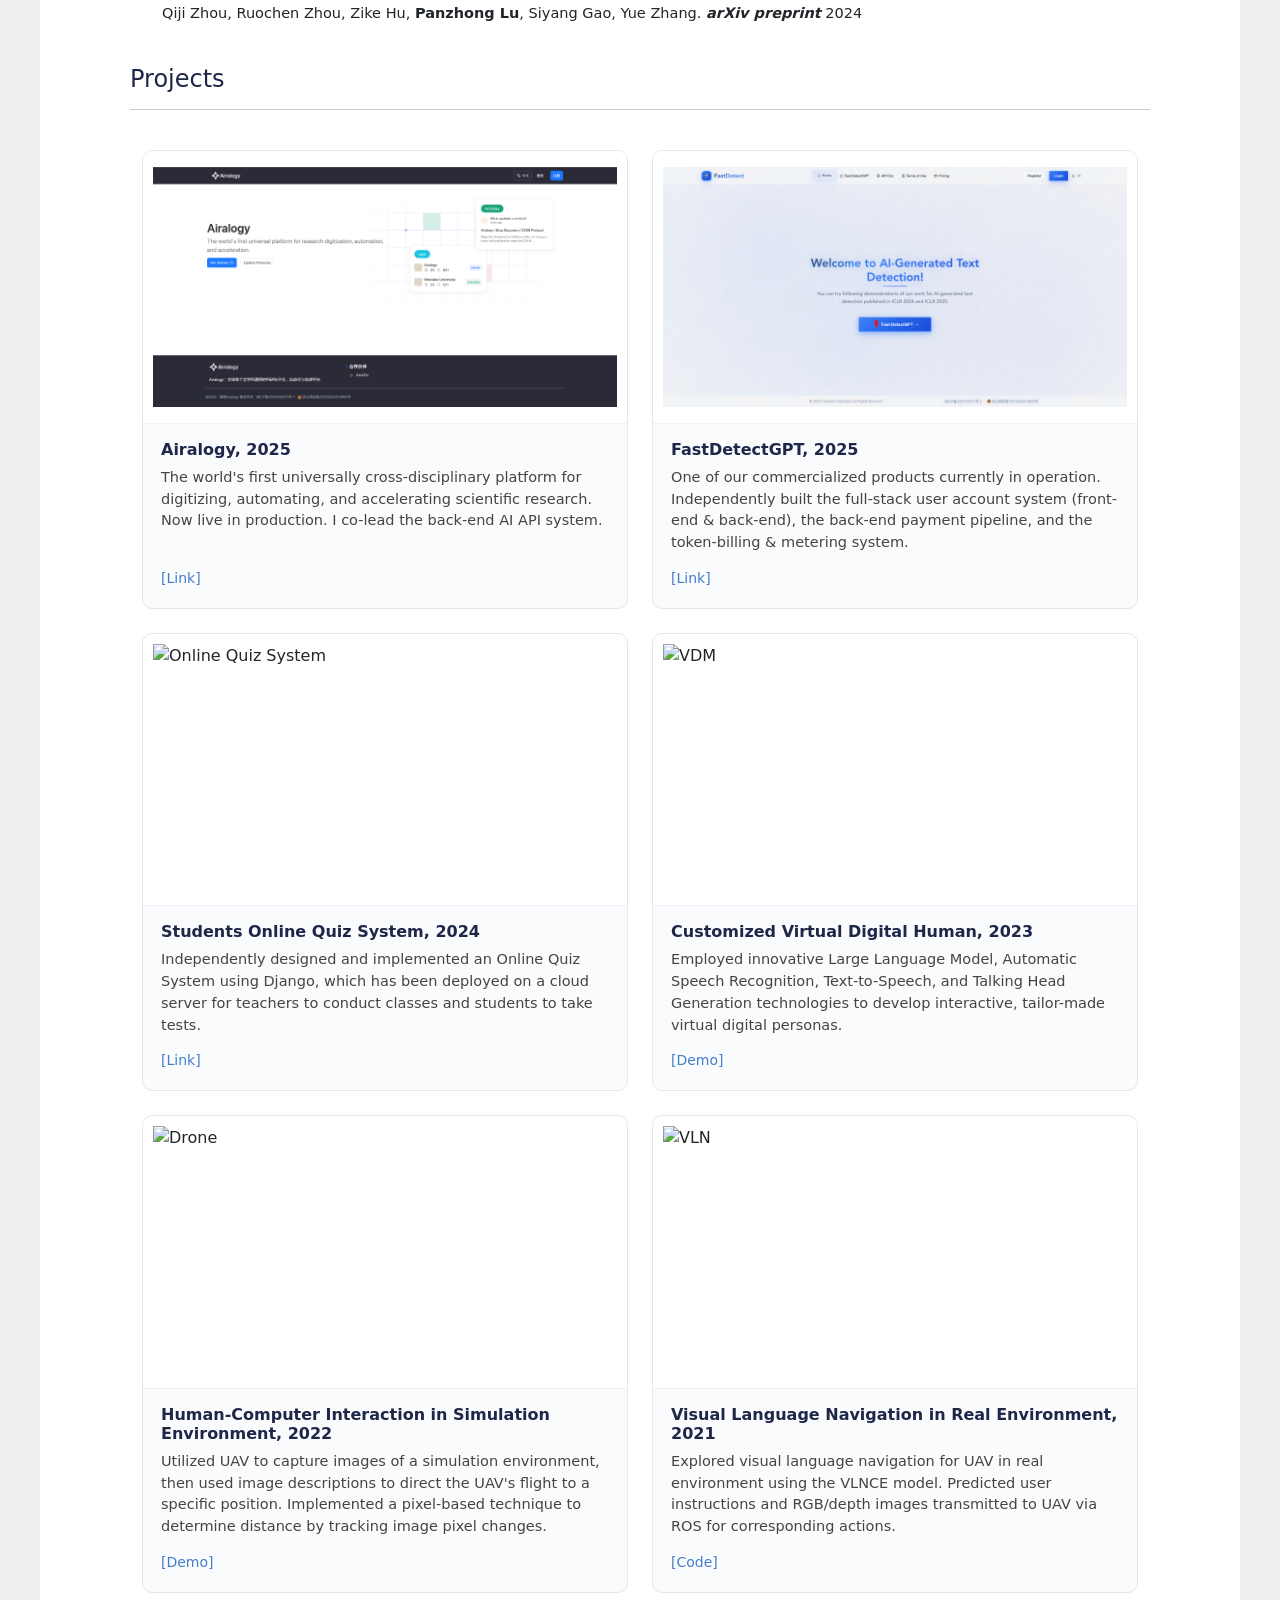
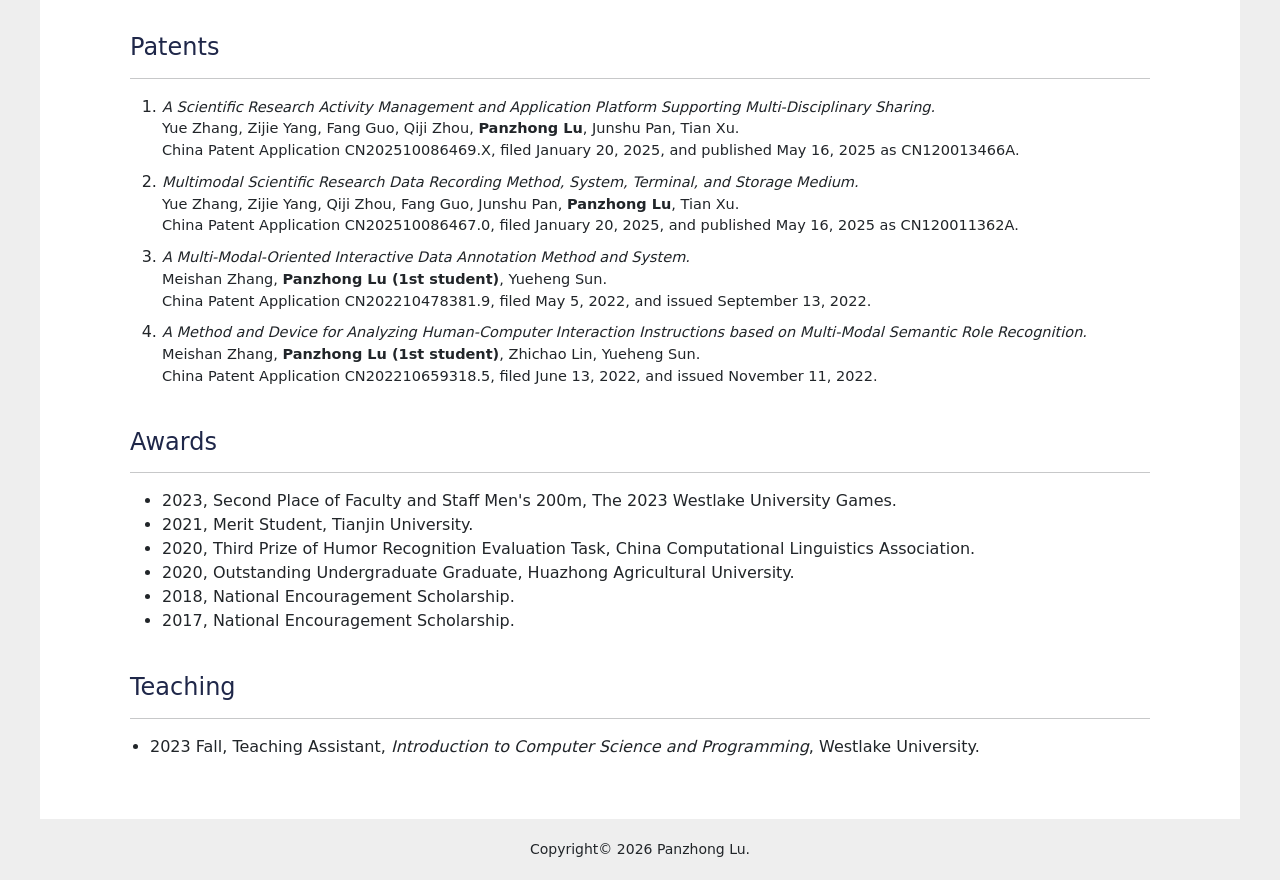
==== commit d001bcb3: "update lab's url" ====
--- a/index.html
+++ b/index.html
@@ -290,8 +290,8 @@
                             Prof. <a href="https://frcchang.github.io/" target="_blank">Yue Zhang</a>.</p>
                         <p><span class="date">&#10148; [07/2024]</span>: One paper was accepted by <a
                                 href="https://eccv.ecva.net/" target="_blank">ECCV 2024</a>.</p>
-                        <p><span class="date">&#10148; [04/2023]</span>: I joined <a
-                                href="https://westlakenlp.netlify.app/" target="_blank">Yue Zhang's lab</a> as a
+                        <p><span class="date">&#10148; [04/2023]</span>: I joined <a href="https://westlakenlp.com/"
+                                target="_blank">Yue Zhang's lab</a> as a
                             research assistant at <a href="https://en.westlake.edu.cn/" target="_blank">Westlake
                                 University</a>.</p>
                         <p><span class="date">&#10148; [01/2023]</span>: I graduated from <a
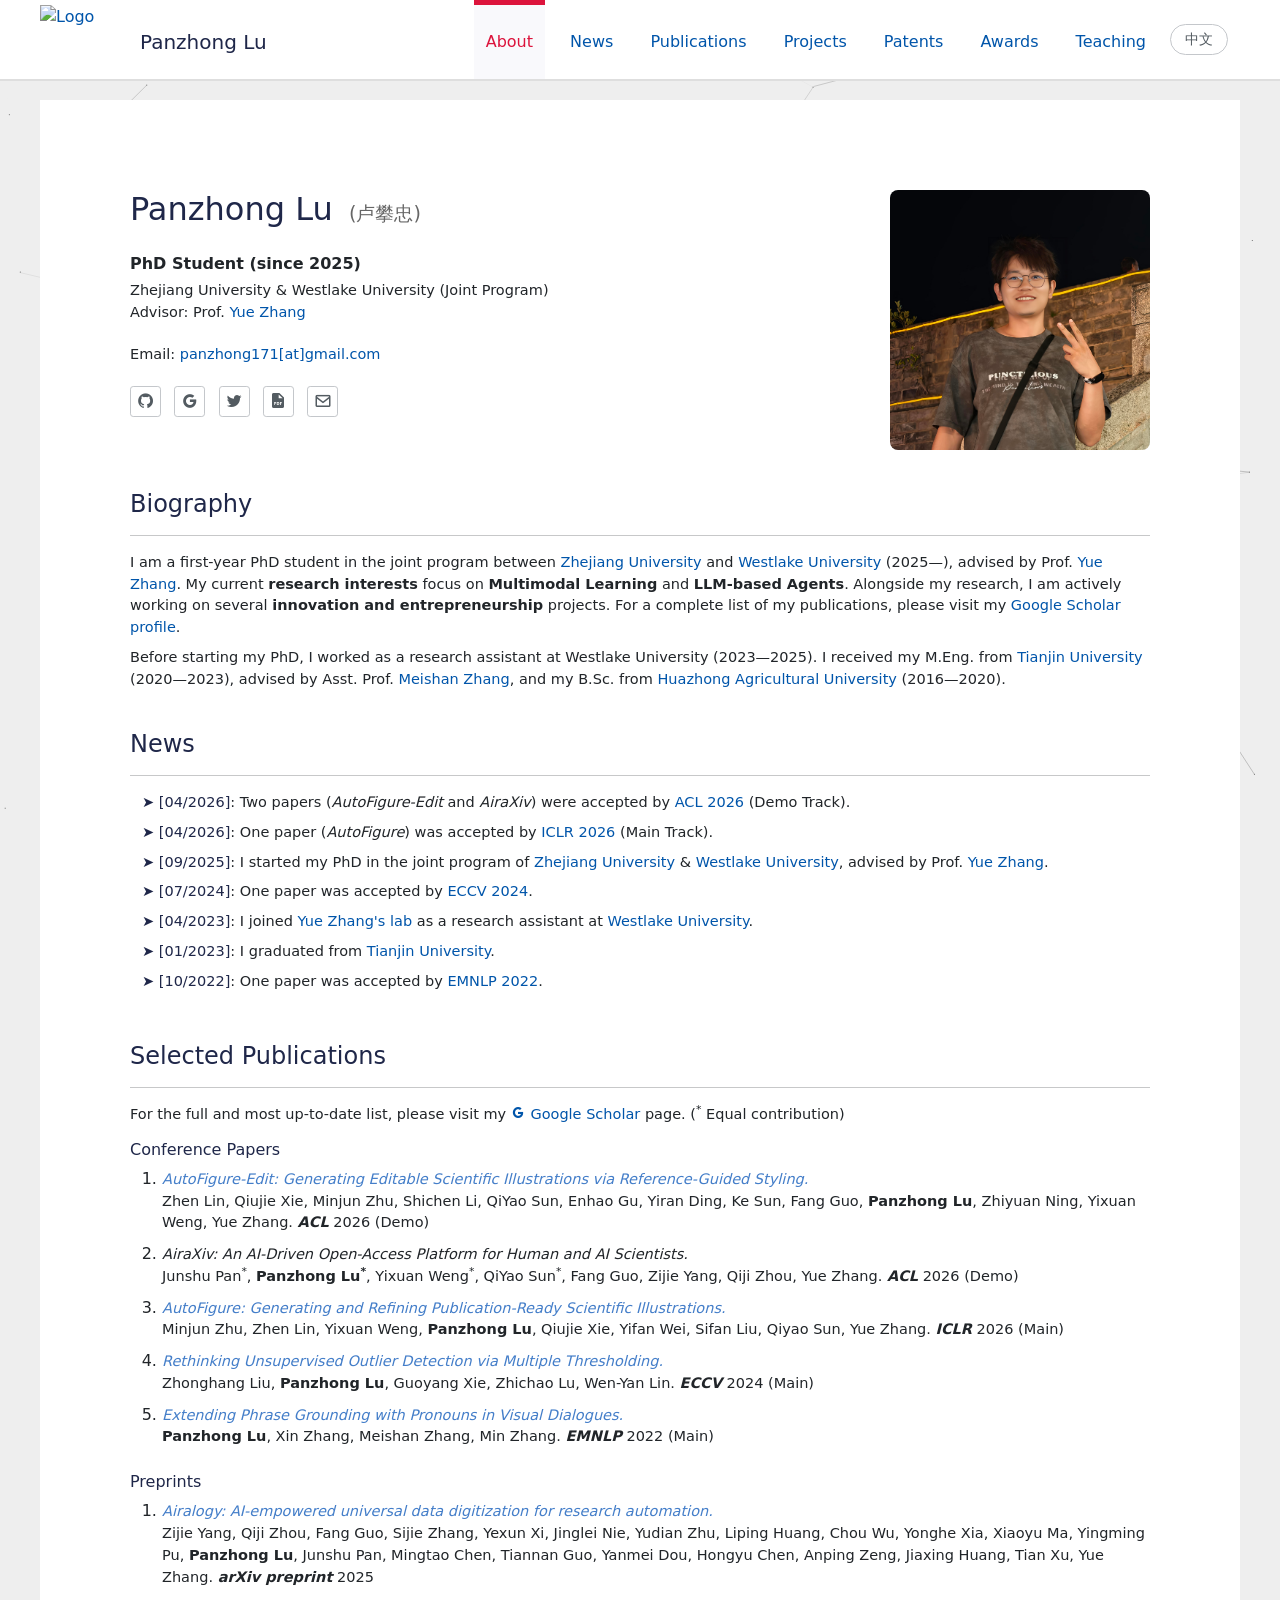
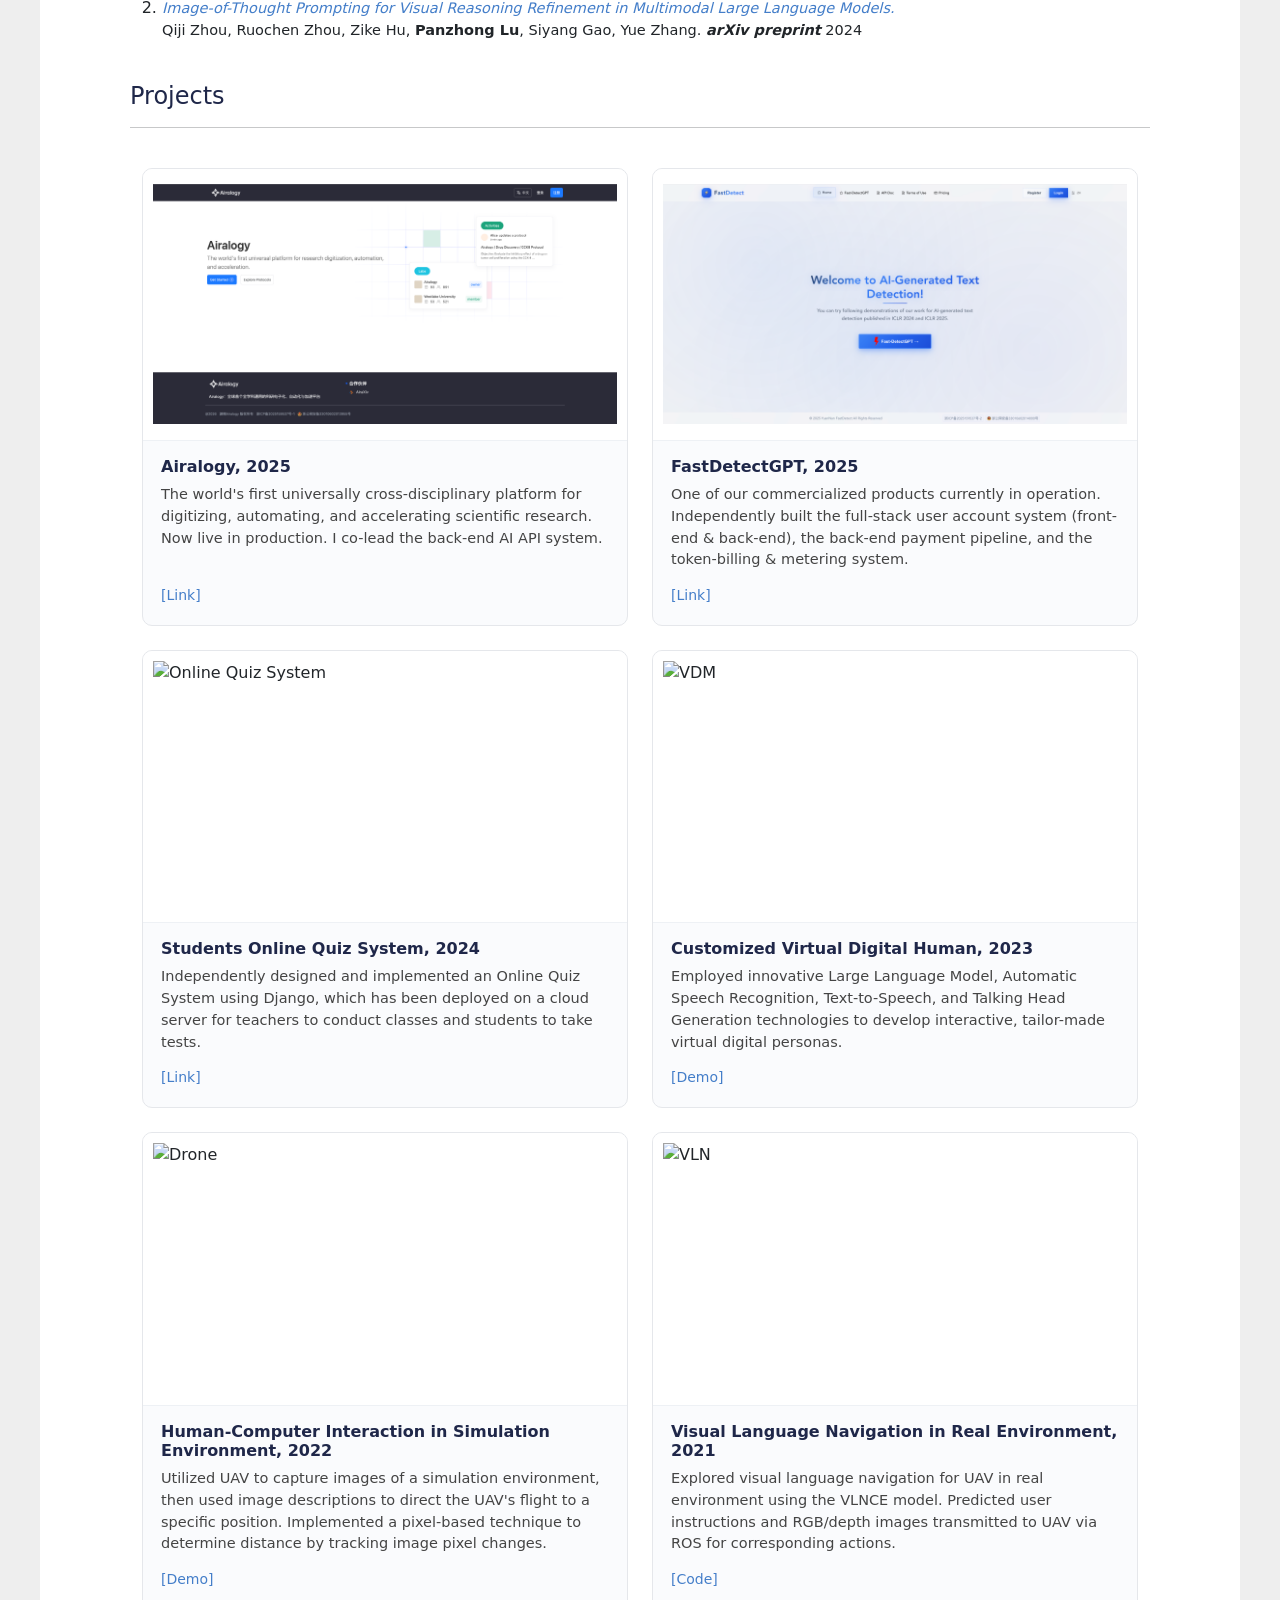
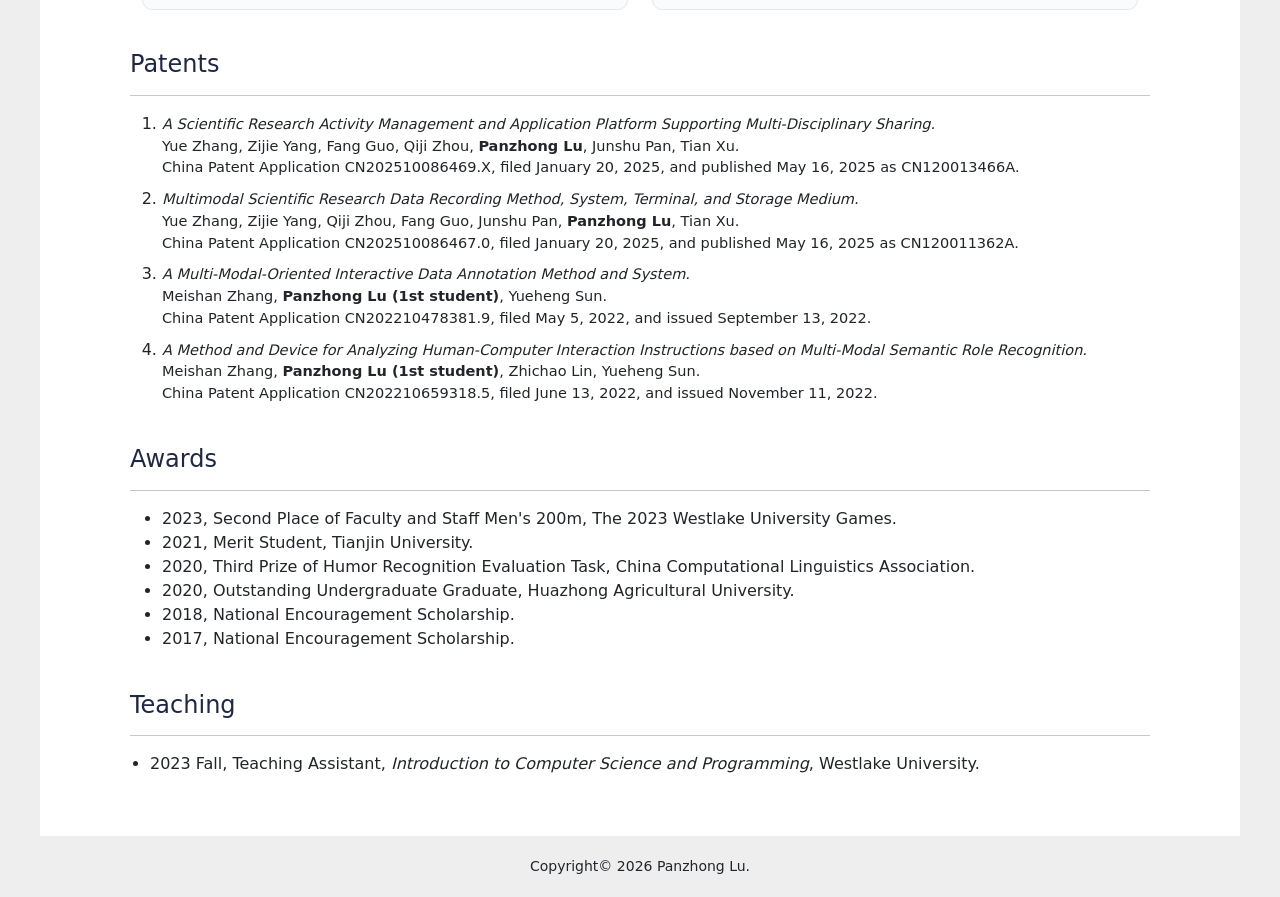
==== commit 89b7d148: "update profile" ====
--- a/index.html
+++ b/index.html
@@ -116,6 +116,15 @@
             text-decoration: underline;
         }
 
+        /* Profile photo sizing */
+        #head .col-md-5 img {
+            width: 100%;
+            max-width: 260px;
+            aspect-ratio: 1 / 1;
+            object-fit: cover;
+            border-radius: 8px;
+        }
+
         @media (max-width: 767px) {
             .lang-switch {
                 position: absolute;
@@ -125,6 +134,11 @@
                 padding: 4px 10px;
                 font-size: 13px;
                 z-index: 5;
+            }
+
+            #head .col-md-5 img {
+                max-width: 200px;
+                margin-top: 6px;
             }
         }
     </style>
@@ -249,7 +263,7 @@
                     </ul>
                 </div> <!-- .col-md-7 -->
                 <div class="col-md-5">
-                    <img src="images/self-portrait.png" alt="Photo">
+                    <img src="images/profile.jpg" alt="Photo">
                 </div> <!-- .col-md-5 -->
             </div> <!-- .row -->
             <div id="biography" class="section">
